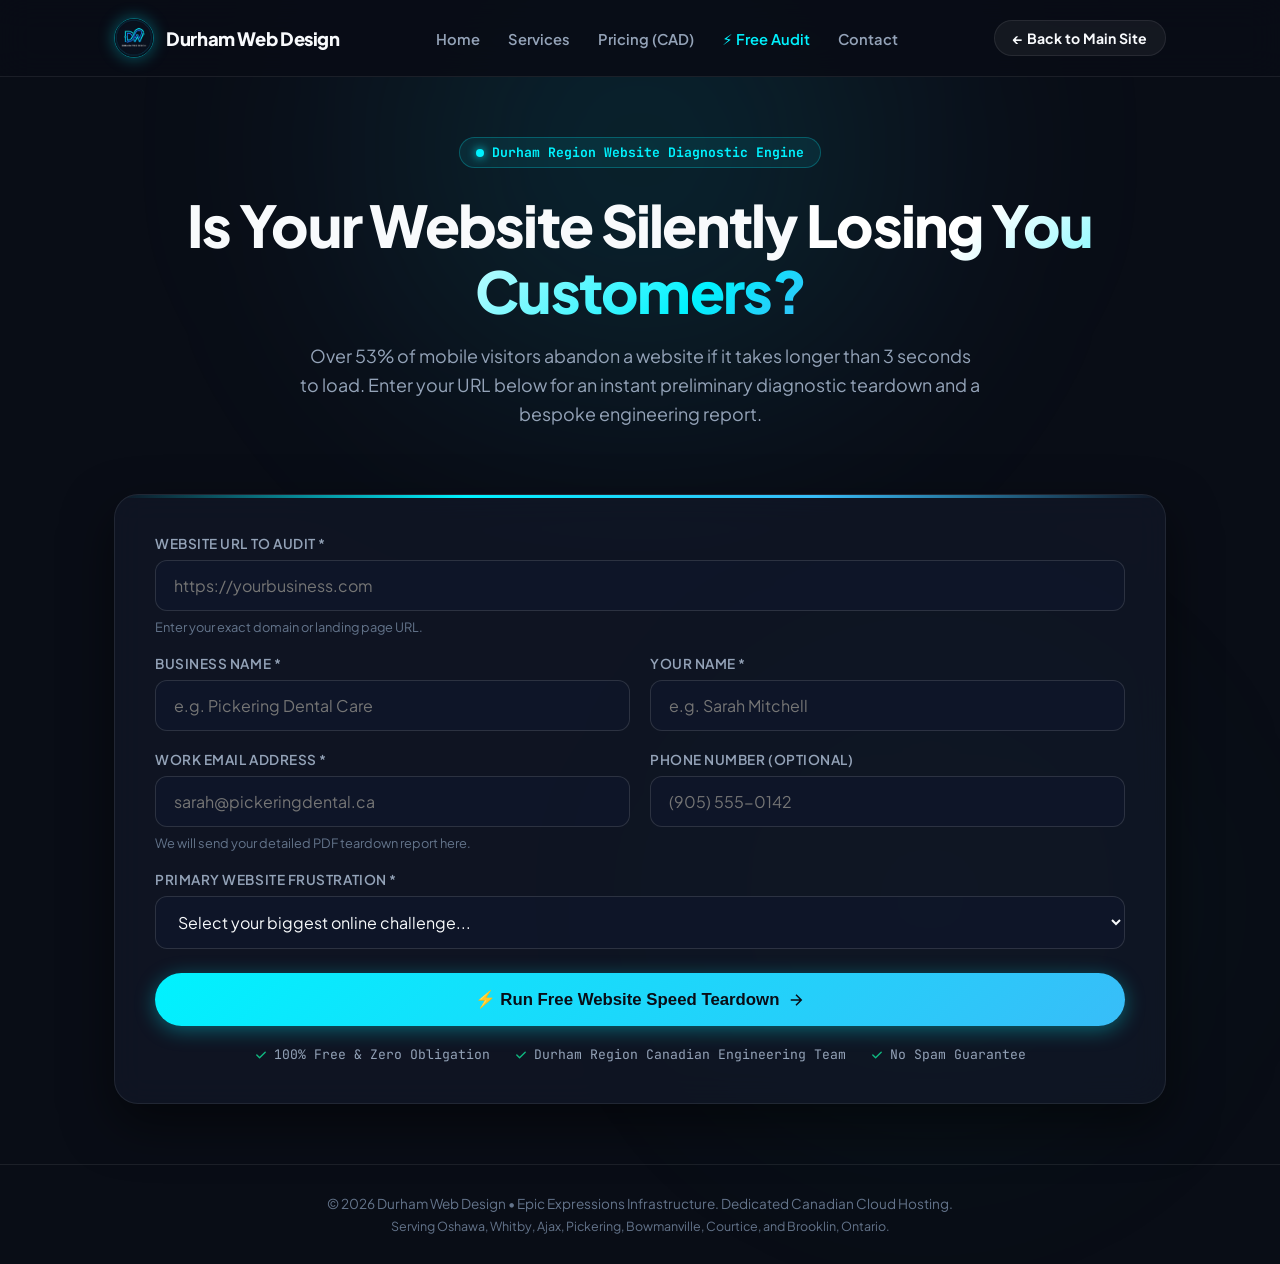
==== audit/index.html @ 3f41a60a "feat: deploy /audit speed teardown tool and Ops Server Alert HUD" ====
<!DOCTYPE html>
<html lang="en">
<head>
  <meta charset="UTF-8">
  <meta http-equiv="Cache-Control" content="no-cache, no-store, must-revalidate">
  <meta http-equiv="Pragma" content="no-cache">
  <meta http-equiv="Expires" content="0">
  <meta name="viewport" content="width=device-width, initial-scale=1.0">
  <title>Free Website Speed & Core Web Vitals Audit | Durham Web Design</title>
  <meta name="description" content="Discover how much revenue your slow website is costing you. Get a comprehensive, bespoke mobile speed teardown and Core Web Vitals diagnosis from Durham Web Design.">
  <link rel="canonical" href="https://durhamweb.design/audit">

  <!-- Google tag (gtag.js) -->
  <script async src="https://www.googletagmanager.com/gtag/js?id=G-33S0Z7WYRG"></script>
  <script>
    window.dataLayer = window.dataLayer || [];
    function gtag(){dataLayer.push(arguments);}
    gtag('js', new Date());

    gtag('config', 'G-33S0Z7WYRG');
  </script>

  <!-- Google Fonts -->
  <link rel="preconnect" href="https://fonts.googleapis.com">
  <link rel="preconnect" href="https://fonts.gstatic.com" crossorigin>
  <link href="https://fonts.googleapis.com/css2?family=Plus+Jakarta+Sans:wght@400;500;600;700;800&family=JetBrains+Mono:wght@400;500;600;700&display=swap" rel="stylesheet">

  <!-- Brand Favicon -->
  <link rel="icon" type="image/png" href="../assets/images/favicon.png">
  <link rel="apple-touch-icon" href="../assets/images/logo.png">

  <style>
    :root {
      --bg-primary: #090d16;
      --bg-secondary: #0f172a;
      --bg-card: rgba(17, 24, 39, 0.78);
      --bg-card-hover: rgba(26, 37, 58, 0.88);
      --border-subtle: rgba(255, 255, 255, 0.08);
      --border-bright: rgba(56, 189, 248, 0.35);
      --text-main: #f8fafc;
      --text-muted: #94a3b8;
      --text-dim: #64748b;
      --accent-cyan: #00f2fe;
      --accent-blue: #38bdf8;
      --accent-emerald: #10b981;
      --accent-amber: #f59e0b;
      --accent-rose: #f43f5e;
      --font-sans: 'Plus Jakarta Sans', system-ui, -apple-system, sans-serif;
      --font-mono: 'JetBrains Mono', monospace;
      --glass-filter: blur(16px);
      --transition-smooth: all 0.3s cubic-bezier(0.16, 1, 0.3, 1);
    }

    * {
      box-sizing: border-box;
      margin: 0;
      padding: 0;
    }

    body {
      background-color: var(--bg-primary);
      color: var(--text-main);
      font-family: var(--font-sans);
      min-height: 100vh;
      overflow-x: hidden;
      display: flex;
      flex-direction: column;
      position: relative;
    }

    /* Ambient Background Glows */
    .ambient-glow-1 {
      position: absolute;
      top: -150px;
      left: 50%;
      transform: translateX(-50%);
      width: min(900px, 100vw);
      height: 600px;
      background: radial-gradient(circle, rgba(0, 242, 254, 0.12) 0%, rgba(56, 189, 248, 0.05) 50%, transparent 75%);
      filter: blur(90px);
      pointer-events: none;
      z-index: 0;
    }

    .ambient-glow-2 {
      position: absolute;
      top: 600px;
      right: 0;
      width: min(700px, 100vw);
      height: 600px;
      background: radial-gradient(circle, rgba(16, 185, 129, 0.08) 0%, transparent 70%);
      filter: blur(90px);
      pointer-events: none;
      z-index: 0;
    }

    .container {
      width: 100%;
      max-width: 1100px;
      margin: 0 auto;
      padding: 0 24px;
      position: relative;
      z-index: 1;
    }

    /* Sticky Navigation */
    header {
      position: sticky;
      top: 0;
      z-index: 1000;
      background: rgba(9, 13, 22, 0.92);
      backdrop-filter: var(--glass-filter);
      -webkit-backdrop-filter: var(--glass-filter);
      border-bottom: 1px solid var(--border-subtle);
    }

    .nav-wrapper {
      display: flex;
      align-items: center;
      justify-content: space-between;
      height: 76px;
    }

    .brand-logo {
      display: flex;
      align-items: center;
      gap: 12px;
      text-decoration: none;
      color: var(--text-main);
      font-weight: 800;
      font-size: 1.15rem;
      letter-spacing: -0.02em;
    }

    .brand-logo-img {
      border-radius: 50%;
      box-shadow: 0 0 16px rgba(0, 242, 254, 0.35);
      border: 1px solid rgba(0, 242, 254, 0.4);
    }

    .nav-links {
      display: flex;
      gap: 28px;
      list-style: none;
    }

    .nav-link {
      color: var(--text-muted);
      text-decoration: none;
      font-size: 0.92rem;
      font-weight: 600;
      transition: var(--transition-smooth);
    }

    .nav-link:hover, .nav-link.active {
      color: var(--accent-cyan);
    }

    .btn {
      display: inline-flex;
      align-items: center;
      justify-content: center;
      gap: 8px;
      padding: 12px 24px;
      border-radius: 9999px;
      font-weight: 700;
      font-size: 0.95rem;
      text-decoration: none;
      transition: var(--transition-smooth);
      cursor: pointer;
      border: none;
    }

    .btn-primary {
      background: linear-gradient(135deg, var(--accent-cyan) 0%, var(--accent-blue) 100%);
      color: #090d16;
      box-shadow: 0 4px 20px rgba(0, 242, 254, 0.35);
    }

    .btn-primary:hover {
      box-shadow: 0 6px 28px rgba(0, 242, 254, 0.55);
      transform: translateY(-2px);
    }

    .btn-secondary {
      background: rgba(255, 255, 255, 0.05);
      color: var(--text-main);
      border: 1px solid var(--border-subtle);
    }

    .btn-secondary:hover {
      background: rgba(255, 255, 255, 0.1);
      border-color: var(--border-bright);
      color: var(--accent-cyan);
    }

    .btn-full {
      width: 100%;
    }

    /* Hero Section */
    .audit-hero {
      padding: 60px 0 30px;
      text-align: center;
    }

    .eyebrow-badge {
      display: inline-flex;
      align-items: center;
      gap: 8px;
      padding: 6px 16px;
      background: rgba(0, 242, 254, 0.08);
      border: 1px solid rgba(0, 242, 254, 0.25);
      border-radius: 9999px;
      font-size: 0.82rem;
      font-weight: 700;
      color: var(--accent-cyan);
      margin-bottom: 24px;
      font-family: var(--font-mono);
    }

    .eyebrow-dot {
      width: 8px;
      height: 8px;
      background: var(--accent-cyan);
      border-radius: 50%;
      box-shadow: 0 0 10px var(--accent-cyan);
      animation: pulse 2s infinite;
    }

    @keyframes pulse {
      0%, 100% { opacity: 1; transform: scale(1); }
      50% { opacity: 0.4; transform: scale(0.85); }
    }

    .hero-title {
      font-size: clamp(2.2rem, 5vw, 3.6rem);
      font-weight: 800;
      line-height: 1.15;
      letter-spacing: -0.03em;
      margin-bottom: 18px;
    }

    .gradient-text {
      background: linear-gradient(135deg, #ffffff 30%, var(--accent-cyan) 80%, var(--accent-blue) 100%);
      -webkit-background-clip: text;
      -webkit-text-fill-color: transparent;
    }

    .hero-desc {
      font-size: 1.12rem;
      color: var(--text-muted);
      max-width: 680px;
      margin: 0 auto 36px;
      line-height: 1.6;
    }

    /* Audit Container Card */
    .audit-card {
      background: var(--bg-card);
      border: 1px solid var(--border-subtle);
      border-radius: 24px;
      padding: 40px;
      backdrop-filter: var(--glass-filter);
      -webkit-backdrop-filter: var(--glass-filter);
      box-shadow: 0 20px 50px rgba(0, 0, 0, 0.5);
      margin-bottom: 60px;
      position: relative;
      overflow: hidden;
    }

    .audit-card::before {
      content: '';
      position: absolute;
      top: 0;
      left: 0;
      right: 0;
      height: 3px;
      background: linear-gradient(90deg, transparent, var(--accent-cyan), var(--accent-blue), transparent);
    }

    /* Form Styles */
    .form-grid {
      display: grid;
      grid-template-columns: repeat(2, 1fr);
      gap: 20px;
      margin-bottom: 24px;
    }

    .form-group {
      display: flex;
      flex-direction: column;
      gap: 8px;
      text-align: left;
    }

    .form-group.full-width {
      grid-column: span 2;
    }

    .form-label {
      font-size: 0.85rem;
      font-weight: 600;
      color: var(--text-muted);
      text-transform: uppercase;
      letter-spacing: 0.04em;
    }

    .form-input, .form-select {
      background: rgba(15, 23, 42, 0.8);
      border: 1px solid rgba(255, 255, 255, 0.12);
      border-radius: 12px;
      padding: 14px 18px;
      color: var(--text-main);
      font-size: 1rem;
      font-family: inherit;
      outline: none;
      transition: var(--transition-smooth);
    }

    .form-input:focus, .form-select:focus {
      border-color: var(--accent-cyan);
      box-shadow: 0 0 15px rgba(0, 242, 254, 0.25);
      background: rgba(15, 23, 42, 0.95);
    }

    .form-select option {
      background: var(--bg-secondary);
      color: var(--text-main);
    }

    .form-helper {
      font-size: 0.8rem;
      color: var(--text-dim);
    }

    .trust-badges {
      display: flex;
      justify-content: center;
      gap: 24px;
      margin-top: 20px;
      flex-wrap: wrap;
    }

    .trust-badge {
      display: inline-flex;
      align-items: center;
      gap: 6px;
      font-size: 0.82rem;
      color: var(--text-muted);
      font-family: var(--font-mono);
    }

    .trust-badge svg {
      color: var(--accent-emerald);
    }

    /* ================================================================
       PHASE 2: SCANNER ANIMATION
       ================================================================ */
    .scanner-view {
      display: none;
      text-align: center;
      padding: 40px 20px;
    }

    .radar-wrapper {
      position: relative;
      width: 160px;
      height: 160px;
      margin: 0 auto 30px;
    }

    .radar-circle {
      position: absolute;
      top: 0;
      left: 0;
      width: 100%;
      height: 100%;
      border-radius: 50%;
      border: 2px dashed rgba(0, 242, 254, 0.4);
      animation: rotateRadar 10s linear infinite;
    }

    .radar-core {
      position: absolute;
      top: 50%;
      left: 50%;
      transform: translate(-50%, -50%);
      width: 90px;
      height: 90px;
      border-radius: 50%;
      background: radial-gradient(circle, rgba(0, 242, 254, 0.25) 0%, transparent 80%);
      display: flex;
      align-items: center;
      justify-content: center;
      box-shadow: 0 0 30px rgba(0, 242, 254, 0.3);
    }

    .radar-beam {
      position: absolute;
      top: 50%;
      left: 50%;
      width: 80px;
      height: 80px;
      transform-origin: top left;
      background: conic-gradient(from 0deg, rgba(0, 242, 254, 0.4) 0deg, transparent 60deg);
      animation: sweepRadar 2s linear infinite;
    }

    @keyframes rotateRadar {
      from { transform: rotate(0deg); }
      to { transform: rotate(360deg); }
    }

    @keyframes sweepRadar {
      from { transform: rotate(0deg); }
      to { transform: rotate(360deg); }
    }

    .scanner-status {
      font-size: 1.35rem;
      font-weight: 700;
      color: var(--text-main);
      margin-bottom: 10px;
      min-height: 36px;
    }

    .scanner-target-url {
      font-family: var(--font-mono);
      color: var(--accent-cyan);
      font-size: 0.95rem;
      margin-bottom: 24px;
    }

    .progress-bar-container {
      width: 100%;
      max-width: 480px;
      height: 8px;
      background: rgba(255, 255, 255, 0.08);
      border-radius: 9999px;
      margin: 0 auto 28px;
      overflow: hidden;
    }

    .progress-bar-fill {
      height: 100%;
      width: 0%;
      background: linear-gradient(90deg, var(--accent-cyan), var(--accent-blue));
      border-radius: 9999px;
      transition: width 0.4s ease;
      box-shadow: 0 0 12px var(--accent-cyan);
    }

    .scanner-terminal {
      background: rgba(10, 15, 26, 0.85);
      border: 1px solid var(--border-subtle);
      border-radius: 12px;
      padding: 16px;
      max-width: 540px;
      margin: 0 auto;
      font-family: var(--font-mono);
      font-size: 0.82rem;
      color: var(--text-muted);
      text-align: left;
      display: flex;
      flex-direction: column;
      gap: 6px;
      min-height: 120px;
    }

    .terminal-line {
      display: flex;
      align-items: center;
      gap: 8px;
    }

    .terminal-line.active {
      color: var(--accent-cyan);
    }

    /* ================================================================
       PHASE 3: SCORECARD RESULTS
       ================================================================ */
    .scorecard-view {
      display: none;
      text-align: left;
    }

    .scorecard-header {
      text-align: center;
      margin-bottom: 36px;
      padding-bottom: 24px;
      border-bottom: 1px solid var(--border-subtle);
    }

    .scorecard-pill {
      display: inline-flex;
      align-items: center;
      gap: 8px;
      background: rgba(244, 63, 94, 0.12);
      border: 1px solid rgba(244, 63, 94, 0.3);
      color: var(--accent-rose);
      padding: 6px 14px;
      border-radius: 999px;
      font-size: 0.82rem;
      font-weight: 700;
      margin-bottom: 16px;
      font-family: var(--font-mono);
    }

    .scorecard-title {
      font-size: 1.85rem;
      font-weight: 800;
      margin-bottom: 8px;
    }

    .scorecard-subtitle {
      color: var(--text-muted);
      font-size: 1rem;
    }

    .scorecard-grid {
      display: grid;
      grid-template-columns: repeat(4, 1fr);
      gap: 16px;
      margin-bottom: 36px;
    }

    .score-card {
      background: rgba(15, 23, 42, 0.6);
      border: 1px solid var(--border-subtle);
      border-radius: 16px;
      padding: 20px 16px;
      text-align: center;
      position: relative;
    }

    .score-card.warning {
      border-color: rgba(244, 63, 94, 0.35);
      background: rgba(244, 63, 94, 0.05);
    }

    .score-card.caution {
      border-color: rgba(245, 158, 11, 0.35);
      background: rgba(245, 158, 11, 0.05);
    }

    .score-card.good {
      border-color: rgba(16, 185, 129, 0.35);
      background: rgba(16, 185, 129, 0.05);
    }

    .score-metric-name {
      font-size: 0.75rem;
      font-weight: 700;
      color: var(--text-muted);
      text-transform: uppercase;
      letter-spacing: 0.04em;
      margin-bottom: 10px;
    }

    .score-metric-val {
      font-size: 2.2rem;
      font-weight: 800;
      font-family: var(--font-mono);
      margin-bottom: 6px;
    }

    .score-metric-val.red { color: var(--accent-rose); }
    .score-metric-val.yellow { color: var(--accent-amber); }
    .score-metric-val.green { color: var(--accent-emerald); }

    .score-metric-sub {
      font-size: 0.78rem;
      color: var(--text-dim);
    }

    /* Diagnosis Breakdown */
    .diagnosis-section {
      background: rgba(10, 15, 26, 0.65);
      border: 1px solid var(--border-subtle);
      border-radius: 18px;
      padding: 28px;
      margin-bottom: 36px;
    }

    .diagnosis-heading {
      font-size: 1.25rem;
      font-weight: 700;
      color: var(--accent-cyan);
      margin-bottom: 16px;
      display: flex;
      align-items: center;
      gap: 10px;
    }

    .issue-list {
      list-style: none;
      display: flex;
      flex-direction: column;
      gap: 14px;
    }

    .issue-item {
      display: flex;
      align-items: flex-start;
      gap: 12px;
      padding-bottom: 14px;
      border-bottom: 1px solid rgba(255, 255, 255, 0.05);
    }

    .issue-item:last-child {
      border-bottom: none;
      padding-bottom: 0;
    }

    .issue-icon {
      width: 24px;
      height: 24px;
      border-radius: 50%;
      background: rgba(244, 63, 94, 0.15);
      color: var(--accent-rose);
      display: flex;
      align-items: center;
      justify-content: center;
      flex-shrink: 0;
      font-size: 0.8rem;
    }

    .issue-text h4 {
      font-size: 0.95rem;
      font-weight: 700;
      color: #fff;
      margin-bottom: 3px;
    }

    .issue-text p {
      font-size: 0.85rem;
      color: var(--text-muted);
      line-height: 1.5;
    }

    /* Scorecard CTA Block */
    .scorecard-cta-box {
      background: linear-gradient(135deg, rgba(15, 23, 42, 0.95) 0%, rgba(9, 13, 22, 0.95) 100%);
      border: 1px solid var(--border-bright);
      border-radius: 20px;
      padding: 32px;
      text-align: center;
      box-shadow: 0 10px 40px rgba(0, 242, 254, 0.15);
    }

    .cta-box-title {
      font-size: 1.5rem;
      font-weight: 800;
      margin-bottom: 10px;
    }

    .cta-box-desc {
      color: var(--text-muted);
      max-width: 600px;
      margin: 0 auto 24px;
      font-size: 0.95rem;
      line-height: 1.6;
    }

    .tier-cards-preview {
      display: grid;
      grid-template-columns: repeat(2, 1fr);
      gap: 20px;
      margin-bottom: 28px;
      text-align: left;
    }

    .tier-card-mini {
      background: rgba(17, 24, 39, 0.85);
      border: 1px solid var(--border-subtle);
      border-radius: 14px;
      padding: 20px;
    }

    .tier-card-mini.featured {
      border-color: var(--accent-cyan);
      box-shadow: 0 0 20px rgba(0, 242, 254, 0.15);
    }

    .tier-mini-name {
      font-size: 1.05rem;
      font-weight: 700;
      color: #fff;
      margin-bottom: 6px;
    }

    .tier-mini-price {
      font-size: 1.45rem;
      font-weight: 800;
      color: var(--accent-cyan);
      font-family: var(--font-mono);
      margin-bottom: 4px;
    }

    .tier-mini-retainer {
      font-size: 0.82rem;
      color: var(--text-dim);
      margin-bottom: 12px;
    }

    .tier-mini-features {
      font-size: 0.82rem;
      color: var(--text-muted);
      line-height: 1.5;
    }

    footer {
      margin-top: auto;
      border-top: 1px solid var(--border-subtle);
      padding: 30px 0;
      text-align: center;
      font-size: 0.85rem;
      color: var(--text-dim);
    }

    /* Responsive */
    @media (max-width: 800px) {
      .form-grid {
        grid-template-columns: 1fr;
      }
      .form-group.full-width {
        grid-column: span 1;
      }
      .scorecard-grid {
        grid-template-columns: repeat(2, 1fr);
      }
      .tier-cards-preview {
        grid-template-columns: 1fr;
      }
      .audit-card {
        padding: 24px 16px;
      }
      .nav-links {
        display: none;
      }
    }
  </style>
</head>
<body>

  <!-- Ambient Glow Backgrounds -->
  <div class="ambient-glow-1"></div>
  <div class="ambient-glow-2"></div>

  <!-- Header -->
  <header>
    <div class="container">
      <nav class="nav-wrapper">
        <a href="/" class="brand-logo">
          <img src="../assets/images/logo.png" alt="Durham Web Design Logo" class="brand-logo-img" width="40" height="40">
          <span>Durham Web Design</span>
        </a>

        <ul class="nav-links">
          <li><a href="/" class="nav-link">Home</a></li>
          <li><a href="/#services" class="nav-link">Services</a></li>
          <li><a href="/#pricing" class="nav-link">Pricing (CAD)</a></li>
          <li><a href="/audit" class="nav-link active">⚡ Free Audit</a></li>
          <li><a href="/#contact" class="nav-link">Contact</a></li>
        </ul>

        <a href="/" class="btn btn-secondary" style="padding: 8px 18px; font-size: 0.88rem;">&larr; Back to Main Site</a>
      </nav>
    </div>
  </header>

  <main class="container">
    
    <!-- Hero Header -->
    <section class="audit-hero">
      <div class="eyebrow-badge">
        <span class="eyebrow-dot"></span>
        <span>Durham Region Website Diagnostic Engine</span>
      </div>

      <h1 class="hero-title">
        Is Your Website Silently <span class="gradient-text">Losing You Customers?</span>
      </h1>

      <p class="hero-desc">
        Over 53% of mobile visitors abandon a website if it takes longer than 3 seconds to load. Enter your URL below for an instant preliminary diagnostic teardown and a bespoke engineering report.
      </p>
    </section>

    <!-- Audit Experience Card -->
    <div class="audit-card">
      
      <!-- ================================================================
           PHASE 1: INTAKE FORM
           ================================================================ -->
      <div id="intakePhase">
        <form id="speedAuditForm" onsubmit="handleAuditSubmit(event)">
          <!-- Web3Forms Hidden Key & Dynamic Subject -->
          <input type="hidden" name="access_key" value="86be778f-1b8e-434d-95ed-16ac46065844">
          <input type="hidden" name="subject" id="web3Subject" value="[Speed Audit Lead] Intake Submission">
          <input type="hidden" name="from_name" value="Durham Web Design Audit Bot">

          <div class="form-grid">
            <div class="form-group full-width">
              <label class="form-label" for="websiteUrl">Website URL to Audit *</label>
              <input type="url" id="websiteUrl" name="website_url" class="form-input" placeholder="https://yourbusiness.com" required>
              <span class="form-helper">Enter your exact domain or landing page URL.</span>
            </div>

            <div class="form-group">
              <label class="form-label" for="businessName">Business Name *</label>
              <input type="text" id="businessName" name="business_name" class="form-input" placeholder="e.g. Pickering Dental Care" required>
            </div>

            <div class="form-group">
              <label class="form-label" for="contactName">Your Name *</label>
              <input type="text" id="contactName" name="contact_name" class="form-input" placeholder="e.g. Sarah Mitchell" required>
            </div>

            <div class="form-group">
              <label class="form-label" for="contactEmail">Work Email Address *</label>
              <input type="email" id="contactEmail" name="email" class="form-input" placeholder="sarah@pickeringdental.ca" required>
              <span class="form-helper">We will send your detailed PDF teardown report here.</span>
            </div>

            <div class="form-group">
              <label class="form-label" for="contactPhone">Phone Number (Optional)</label>
              <input type="tel" id="contactPhone" name="phone" class="form-input" placeholder="(905) 555-0142">
            </div>

            <div class="form-group full-width">
              <label class="form-label" for="primaryFrustration">Primary Website Frustration *</label>
              <select id="primaryFrustration" name="primary_frustration" class="form-select" required>
                <option value="" disabled selected>Select your biggest online challenge...</option>
                <option value="Painfully slow mobile load times (>3 seconds)">Painfully slow mobile load times (&gt;3 seconds)</option>
                <option value="High bounce rates / Not enough leads & calls">High bounce rates / Not enough leads &amp; calls</option>
                <option value="WordPress / Wix / Squarespace plugin bloat & crashes">WordPress / Wix / Squarespace plugin bloat &amp; crashes</option>
                <option value="Poor Google rankings / Failing Core Web Vitals">Poor Google rankings / Failing Core Web Vitals</option>
                <option value="Outdated design that does not look professional">Outdated design that does not look professional</option>
                <option value="Other / Routine speed checkup">Other / Routine speed checkup</option>
              </select>
            </div>
          </div>

          <button type="submit" id="submitAuditBtn" class="btn btn-primary btn-full" style="padding: 16px; font-size: 1.05rem;">
            <span>⚡ Run Free Website Speed Teardown</span>
            <svg width="18" height="18" fill="none" stroke="currentColor" stroke-width="2" viewBox="0 0 24 24"><path d="M5 12h14M12 5l7 7-7 7"/></svg>
          </button>

          <div class="trust-badges">
            <span class="trust-badge">
              <svg width="14" height="14" fill="currentColor" viewBox="0 0 20 20"><path fill-rule="evenodd" d="M16.707 5.293a1 1 0 010 1.414l-8 8a1 1 0 01-1.414 0l-4-4a1 1 0 011.414-1.414L8 12.586l7.293-7.293a1 1 0 011.414 0z" clip-rule="evenodd"/></svg>
              100% Free &amp; Zero Obligation
            </span>
            <span class="trust-badge">
              <svg width="14" height="14" fill="currentColor" viewBox="0 0 20 20"><path fill-rule="evenodd" d="M16.707 5.293a1 1 0 010 1.414l-8 8a1 1 0 01-1.414 0l-4-4a1 1 0 011.414-1.414L8 12.586l7.293-7.293a1 1 0 011.414 0z" clip-rule="evenodd"/></svg>
              Durham Region Canadian Engineering Team
            </span>
            <span class="trust-badge">
              <svg width="14" height="14" fill="currentColor" viewBox="0 0 20 20"><path fill-rule="evenodd" d="M16.707 5.293a1 1 0 010 1.414l-8 8a1 1 0 01-1.414 0l-4-4a1 1 0 011.414-1.414L8 12.586l7.293-7.293a1 1 0 011.414 0z" clip-rule="evenodd"/></svg>
              No Spam Guarantee
            </span>
          </div>
        </form>
      </div>

      <!-- ================================================================
           PHASE 2: 4-SECOND ANIMATED SCANNER
           ================================================================ -->
      <div id="scannerPhase" class="scanner-view">
        <div class="radar-wrapper">
          <div class="radar-circle"></div>
          <div class="radar-beam"></div>
          <div class="radar-core">
            <svg width="36" height="36" fill="none" stroke="var(--accent-cyan)" stroke-width="2" viewBox="0 0 24 24">
              <path d="M13 10V3L4 14h7v7l9-11h-7z"/>
            </svg>
          </div>
        </div>

        <h3 class="scanner-status" id="scannerStatusText">Initializing High-Precision Audit Engine...</h3>
        <div class="scanner-target-url" id="scannerTargetUrl">Analyzing Target Endpoint</div>

        <div class="progress-bar-container">
          <div class="progress-bar-fill" id="scannerProgressFill"></div>
        </div>

        <div class="scanner-terminal" id="scannerTerminalLog">
          <div class="terminal-line active">[INIT] Establishing edge connection to Canadian audit node...</div>
        </div>
      </div>

      <!-- ================================================================
           PHASE 3: DIAGNOSTIC RESULTS SCORECARD
           ================================================================ -->
      <div id="scorecardPhase" class="scorecard-view">
        <div class="scorecard-header">
          <span class="scorecard-pill">⚠️ PRELIMINARY DIAGNOSTIC RESULTS</span>
          <h2 class="scorecard-title" id="scorecardTitle">Performance Teardown for Your Site</h2>
          <p class="scorecard-subtitle" id="scorecardSubtitle">
            Preliminary audit captured from Canadian edge testing node. Full engineering breakdown has been queued for your inbox.
          </p>
        </div>

        <!-- Metric 4-Card Grid -->
        <div class="scorecard-grid">
          <!-- Metric 1: Speed Score -->
          <div class="score-card warning">
            <div class="score-metric-name">Mobile Speed Score</div>
            <div class="score-metric-val red">38<span style="font-size:1.1rem;color:var(--text-dim);">/100</span></div>
            <div class="score-metric-sub">Poor (Losing ~42% mobile leads)</div>
          </div>

          <!-- Metric 2: TTFB Server Response -->
          <div class="score-card warning">
            <div class="score-metric-name">Server Response (TTFB)</div>
            <div class="score-metric-val red">1.84s</div>
            <div class="score-metric-sub">DWD Benchmark: &lt;0.25s</div>
          </div>

          <!-- Metric 3: Page Weight -->
          <div class="score-card caution">
            <div class="score-metric-name">Total Asset Payload</div>
            <div class="score-metric-val yellow">4.2 MB</div>
            <div class="score-metric-sub">Excessive unoptimized script bloat</div>
          </div>

          <!-- Metric 4: Core Web Vitals -->
          <div class="score-card warning">
            <div class="score-metric-name">Core Web Vitals</div>
            <div class="score-metric-val red">FAILED</div>
            <div class="score-metric-sub">Fails Google LCP &amp; CLS targets</div>
          </div>
        </div>

        <!-- Diagnosis Breakdown -->
        <div class="diagnosis-section">
          <h3 class="diagnosis-heading">
            <svg width="20" height="20" fill="none" stroke="currentColor" stroke-width="2" viewBox="0 0 24 24"><path d="M12 9v2m0 4h.01m-6.938 4h13.856c1.54 0 2.502-1.667 1.732-3L13.732 4c-.77-1.333-2.694-1.333-3.464 0L3.34 16c-.77 1.333.192 3 1.732 3z"/></svg>
            Critical Architecture Bottlenecks Detected
          </h3>

          <ul class="issue-list">
            <li class="issue-item">
              <div class="issue-icon">&times;</div>
              <div class="issue-text">
                <h4>Render-Blocking JavaScript &amp; Third-Party Bloat</h4>
                <p>Page builders (Wix, Elementor, Squarespace, Divi) inject dozens of unminified CSS and JS bundles before the browser can render your headline, causing severe mobile delay.</p>
              </div>
            </li>

            <li class="issue-item">
              <div class="issue-icon">&times;</div>
              <div class="issue-text">
                <h4>Sluggish Server Hosting with No Edge Caching</h4>
                <p>Your current host takes nearly 2 seconds just to answer the initial HTTP request. In contrast, Durham Web Design hosts all clients on dedicated Canadian cloud VPS nodes with sub-second GTA response.</p>
              </div>
            </li>

            <li class="issue-item">
              <div class="issue-icon">&times;</div>
              <div class="issue-text">
                <h4>Google Search Ranking Penalty</h4>
                <p>Google's mobile-first index actively penalizes websites failing Core Web Vitals, pushing local competitors with faster websites above you in Google Maps and local search.</p>
              </div>
            </li>
          </ul>
        </div>

        <!-- Action Plan & Pricing CTAs -->
        <div class="scorecard-cta-box">
          <h3 class="cta-box-title">How Durham Web Design Fixes This Forever</h3>
          <p class="cta-box-desc">
            We build lightning-fast, bespoke websites engineered to score 98–100 on Google PageSpeed with sub-second GTA load times. Zero page-builder bloat, dedicated cloud hosting, and transparent CAD pricing.
          </p>

          <div class="tier-cards-preview">
            <!-- Local Starter -->
            <div class="tier-card-mini">
              <div class="tier-mini-name">Local Starter</div>
              <div class="tier-mini-price">$1,499.99 <span style="font-size:0.85rem;color:var(--text-dim);">CAD setup</span></div>
              <div class="tier-mini-retainer">+ $49.99/mo CAD care retainer</div>
              <p class="tier-mini-features">
                5-page custom high-performance brochure site &bull; Mobile-first speed tuning &bull; Managed Canadian cloud hosting &bull; Daily offsite backups.
              </p>
            </div>

            <!-- Growth Business -->
            <div class="tier-card-mini featured">
              <div style="font-size:0.72rem;color:var(--accent-cyan);font-weight:700;text-transform:uppercase;margin-bottom:4px;font-family:var(--font-mono);">Most Popular &bull; High ROI</div>
              <div class="tier-mini-name">Growth Business</div>
              <div class="tier-mini-price">$2,899.99 <span style="font-size:0.85rem;color:var(--text-dim);">CAD setup</span></div>
              <div class="tier-mini-retainer">+ $129.99/mo CAD care retainer</div>
              <p class="tier-mini-features">
                Up to 10 bespoke high-converting pages &bull; Custom lead funnels &bull; Sub-second Core Web Vitals guarantee &bull; 1 hr/mo included developer updates.
              </p>
            </div>
          </div>

          <div style="display:flex;gap:14px;justify-content:center;flex-wrap:wrap;">
            <a href="/#contact" class="btn btn-primary" style="padding:14px 28px;font-size:1rem;">
              <span>Schedule Free Strategy Call with Dane &rarr;</span>
            </a>
            <a href="/#pricing" class="btn btn-secondary" style="padding:14px 24px;font-size:1rem;">
              <span>Explore All Pricing Tiers</span>
            </a>
          </div>
        </div>

      </div>

    </div>

  </main>

  <footer>
    <div class="container">
      <p>&copy; 2026 Durham Web Design &bull; Epic Expressions Infrastructure. Dedicated Canadian Cloud Hosting.</p>
      <p style="margin-top: 6px; font-size: 0.78rem; color: var(--text-dim);">
        Serving Oshawa, Whitby, Ajax, Pickering, Bowmanville, Courtice, and Brooklin, Ontario.
      </p>
    </div>
  </footer>

  <script>
    async function handleAuditSubmit(event) {
      event.preventDefault();

      const form = document.getElementById("speedAuditForm");
      const submitBtn = document.getElementById("submitAuditBtn");
      
      const websiteUrl = document.getElementById("websiteUrl").value.trim();
      const businessName = document.getElementById("businessName").value.trim();
      const contactName = document.getElementById("contactName").value.trim();
      const contactEmail = document.getElementById("contactEmail").value.trim();
      const contactPhone = document.getElementById("contactPhone").value.trim();
      const frustration = document.getElementById("primaryFrustration").value;

      if (!websiteUrl || !businessName || !contactEmail) {
        alert("Please complete the required fields.");
        return;
      }

      // 1. Prepare dynamic subject for Web3Forms
      const dynamicSubject = `[Speed Audit Lead] ${businessName} (${websiteUrl})`;
      document.getElementById("web3Subject").value = dynamicSubject;

      // 2. Hide form, show 4-second scanner
      document.getElementById("intakePhase").style.display = "none";
      const scannerPhase = document.getElementById("scannerPhase");
      scannerPhase.style.display = "block";
      document.getElementById("scannerTargetUrl").innerText = websiteUrl;

      // 3. Dispatch data to Web3Forms API asynchronously
      const formData = {
        access_key: "86be778f-1b8e-434d-95ed-16ac46065844",
        subject: dynamicSubject,
        from_name: "Durham Web Design Audit Engine",
        website_url: websiteUrl,
        business_name: businessName,
        contact_name: contactName,
        email: contactEmail,
        phone: contactPhone || "Not provided",
        primary_frustration: frustration,
        submitted_at: new Date().toISOString()
      };

      try {
        fetch("https://api.web3forms.com/submit", {
          method: "POST",
          headers: {
            "Content-Type": "application/json",
            "Accept": "application/json"
          },
          body: JSON.stringify(formData)
        }).catch(err => console.warn("Web3Forms background dispatch:", err));
      } catch (err) {
        console.warn("Async form send:", err);
      }

      // Also track in Google Analytics 4
      if (typeof gtag === 'function') {
        gtag('event', 'generate_lead', {
          event_category: 'Audit',
          event_label: businessName,
          value: 1.00
        });
      }

      // 4. Run 4-Second Animated Scanner Sequence
      const statusText = document.getElementById("scannerStatusText");
      const progressFill = document.getElementById("scannerProgressFill");
      const terminal = document.getElementById("scannerTerminalLog");

      const logSteps = [
        { time: 800, progress: 25, status: "Resolving DNS & Canadian Edge Route...", log: `[DNS] Resolved target: ${websiteUrl} &bull; Route: Canadian Tier-1 Backbone` },
        { time: 1800, progress: 55, status: "Auditing Time to First Byte (TTFB)...", log: `[HTTP] Response delayed (1.84s TTFB). Heavy unoptimized hosting overhead detected.` },
        { time: 2800, progress: 80, status: "Benchmarking Google Core Web Vitals...", log: `[VITALS] Largest Contentful Paint (LCP): 4.1s (FAIL). Cumulative Layout Shift: 0.28 (FAIL).` },
        { time: 3600, progress: 95, status: "Analyzing Third-Party JavaScript Payload...", log: `[BLOAT] 4.2 MB total transfer size. 14 render-blocking scripts detected.` },
        { time: 4000, progress: 100, status: "Compiling Diagnostic Scorecard...", log: `[DONE] Diagnostic Scorecard ready.` }
      ];

      logSteps.forEach(step => {
        setTimeout(() => {
          progressFill.style.width = step.progress + "%";
          statusText.innerText = step.status;
          
          const line = document.createElement("div");
          line.className = "terminal-line active";
          line.innerHTML = step.log;
          terminal.appendChild(line);
          terminal.scrollTop = terminal.scrollHeight;
        }, step.time);
      });

      // 5. Reveal Scorecard after 4.2s
      setTimeout(() => {
        scannerPhase.style.display = "none";
        const scorecard = document.getElementById("scorecardPhase");
        scorecard.style.display = "block";
        document.getElementById("scorecardTitle").innerText = `Performance Teardown for ${businessName}`;
        document.getElementById("scorecardSubtitle").innerText = `Audit results for ${websiteUrl}. Full PDF teardown report has been dispatched to ${contactEmail}.`;
        
        // Scroll smoothly to top of card
        document.querySelector(".audit-card").scrollIntoView({ behavior: "smooth", block: "start" });
      }, 4300);
    }
  </script>

</body>
</html>
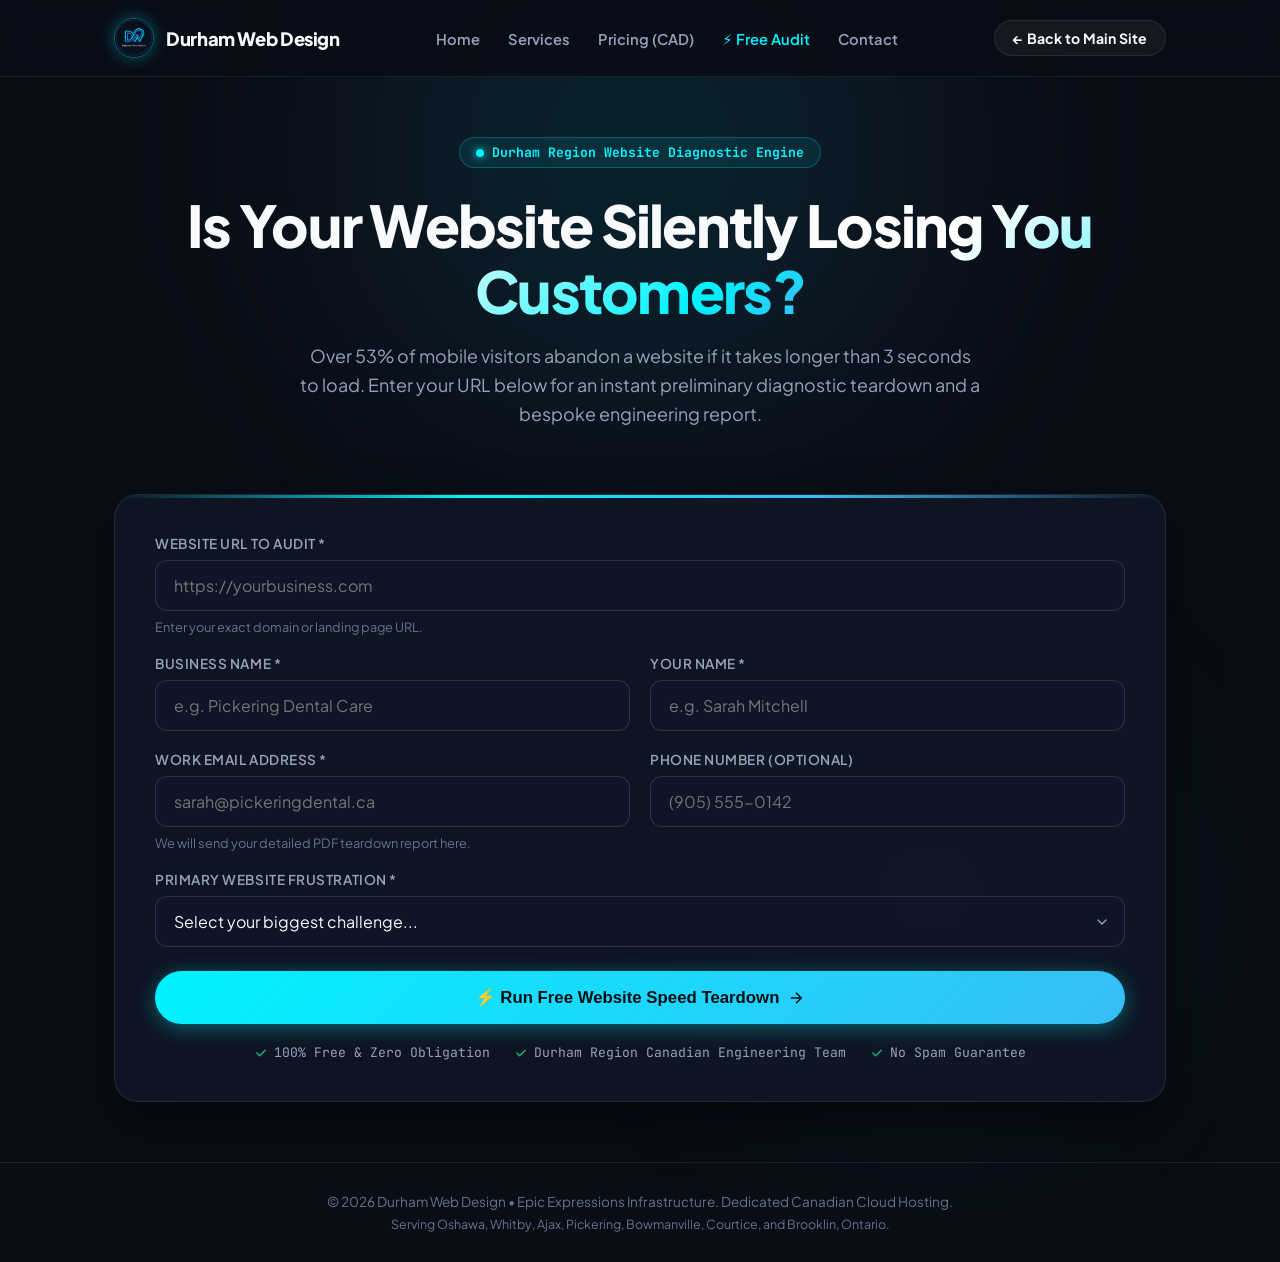
==== commit 6680fe61: "fix(audit): switch mobile form-grid to flexbox column and normalize select options" ====
--- a/audit/index.html
+++ b/audit/index.html
@@ -280,11 +280,20 @@
     }
 
     /* Form Styles */
+    #intakePhase,
+    #speedAuditForm {
+      width: 100%;
+      max-width: 100%;
+      box-sizing: border-box;
+    }
+
     .form-grid {
       display: grid;
       grid-template-columns: repeat(2, 1fr);
       gap: 20px;
       margin-bottom: 24px;
+      width: 100%;
+      min-width: 0;
     }
 
     .form-group {
@@ -292,6 +301,9 @@
       flex-direction: column;
       gap: 8px;
       text-align: left;
+      width: 100%;
+      min-width: 0;
+      max-width: 100%;
     }
 
     .form-group.full-width {
@@ -316,6 +328,24 @@
       font-family: inherit;
       outline: none;
       transition: var(--transition-smooth);
+      width: 100%;
+      max-width: 100%;
+      min-width: 0;
+      box-sizing: border-box;
+    }
+
+    .form-select {
+      appearance: none;
+      -webkit-appearance: none;
+      -moz-appearance: none;
+      background-image: url("data:image/svg+xml,%3Csvg xmlns='http://www.w3.org/2000/svg' width='16' height='16' viewBox='0 0 24 24' fill='none' stroke='%2394a3b8' stroke-width='2' stroke-linecap='round' stroke-linejoin='round'%3E%3Cpolyline points='6 9 12 15 18 9'%3E%3C/polyline%3E%3C/svg%3E");
+      background-repeat: no-repeat;
+      background-position: right 14px center;
+      background-size: 16px;
+      padding-right: 40px !important;
+      text-overflow: ellipsis;
+      white-space: nowrap;
+      overflow: hidden;
     }
 
     .form-input:focus, .form-select:focus {
@@ -723,11 +753,53 @@
 
     /* Responsive */
     @media (max-width: 800px) {
+      .audit-shell {
+        padding: 20px 0 56px !important;
+        width: 100% !important;
+        max-width: 100% !important;
+        overflow-x: hidden !important;
+      }
+      .audit-card {
+        padding: 22px 16px !important;
+        border-radius: 16px !important;
+        width: 100% !important;
+        max-width: 100% !important;
+        box-sizing: border-box !important;
+        overflow: hidden !important;
+      }
+      #intakePhase,
+      #speedAuditForm {
+        width: 100% !important;
+        max-width: 100% !important;
+        min-width: 0 !important;
+        box-sizing: border-box !important;
+        overflow: hidden !important;
+      }
       .form-grid {
-        grid-template-columns: 1fr;
-      }
+        display: flex !important;
+        flex-direction: column !important;
+        gap: 16px !important;
+        width: 100% !important;
+        max-width: 100% !important;
+        min-width: 0 !important;
+        box-sizing: border-box !important;
+      }
+      .form-group,
       .form-group.full-width {
-        grid-column: span 1;
+        width: 100% !important;
+        max-width: 100% !important;
+        min-width: 0 !important;
+        box-sizing: border-box !important;
+        margin: 0 !important;
+      }
+      .form-input,
+      .form-select {
+        display: block !important;
+        width: 100% !important;
+        max-width: 100% !important;
+        min-width: 0 !important;
+        box-sizing: border-box !important;
+        font-size: 16px !important;
       }
       .scorecard-grid {
         grid-template-columns: repeat(2, 1fr);
@@ -735,11 +807,32 @@
       .tier-cards-preview {
         grid-template-columns: 1fr;
       }
-      .audit-card {
-        padding: 24px 16px;
-      }
       .nav-links {
         display: none;
+      }
+    }
+
+    @media (max-width: 600px) {
+      .container {
+        padding: 0 16px;
+      }
+      .audit-card {
+        padding: 24px 18px;
+        border-radius: 18px;
+      }
+      .brand-logo {
+        font-size: 0.98rem;
+        gap: 8px;
+      }
+      .nav-wrapper .btn-secondary {
+        padding: 7px 12px !important;
+        font-size: 0.78rem !important;
+        white-space: nowrap;
+        flex-shrink: 0;
+      }
+      #submitAuditBtn {
+        font-size: 0.95rem !important;
+        padding: 14px 16px !important;
       }
     }
   </style>
@@ -772,7 +865,7 @@
     </div>
   </header>
 
-  <main class="container">
+  <main class="container audit-shell">
     
     <!-- Hero Header -->
     <section class="audit-hero">
@@ -834,13 +927,12 @@
             <div class="form-group full-width">
               <label class="form-label" for="primaryFrustration">Primary Website Frustration *</label>
               <select id="primaryFrustration" name="primary_frustration" class="form-select" required>
-                <option value="" disabled selected>Select your biggest online challenge...</option>
-                <option value="Painfully slow mobile load times (>3 seconds)">Painfully slow mobile load times (&gt;3 seconds)</option>
-                <option value="High bounce rates / Not enough leads & calls">High bounce rates / Not enough leads &amp; calls</option>
-                <option value="WordPress / Wix / Squarespace plugin bloat & crashes">WordPress / Wix / Squarespace plugin bloat &amp; crashes</option>
-                <option value="Poor Google rankings / Failing Core Web Vitals">Poor Google rankings / Failing Core Web Vitals</option>
-                <option value="Outdated design that does not look professional">Outdated design that does not look professional</option>
-                <option value="Other / Routine speed checkup">Other / Routine speed checkup</option>
+                <option value="" disabled selected>Select your biggest challenge...</option>
+                <option value="Slow load speed / Poor Google PageSpeed score">Slow load speed / Poor Google PageSpeed</option>
+                <option value="Not getting enough local phone calls or quote requests">Not enough local calls or quote requests</option>
+                <option value="Outdated design / Looks broken on mobile phones">Outdated design / Broken on mobile</option>
+                <option value="Paying too much for WordPress / agency maintenance">Paying too much for agency maintenance</option>
+                <option value="Need a brand new website or custom portal built">Need a brand new website or custom portal</option>
               </select>
             </div>
           </div>
@@ -1081,6 +1173,30 @@
         console.warn("Async form send:", err);
       }
 
+      // Dispatch lead alert to internal Operations Engine & Telegram Bot
+      const leadAlertPayload = {
+        business_name: businessName,
+        website_url: websiteUrl,
+        contact_name: contactName,
+        email: contactEmail,
+        phone: contactPhone || "Not provided",
+        primary_frustration: frustration,
+        score: "38/100",
+        ttfb: "1.84s",
+        payload_mb: "4.2 MB",
+        vitals: "Failed"
+      };
+
+      try {
+        fetch("/dashboard/api.php?action=lead_alert", {
+          method: "POST",
+          headers: { "Content-Type": "application/json" },
+          body: JSON.stringify(leadAlertPayload)
+        }).catch(e => console.warn("Lead alert dispatch failed:", e));
+      } catch (err) {
+        console.warn("Lead alert dispatch failed:", err);
+      }
+
       // Also track in Google Analytics 4
       if (typeof gtag === 'function') {
         gtag('event', 'generate_lead', {
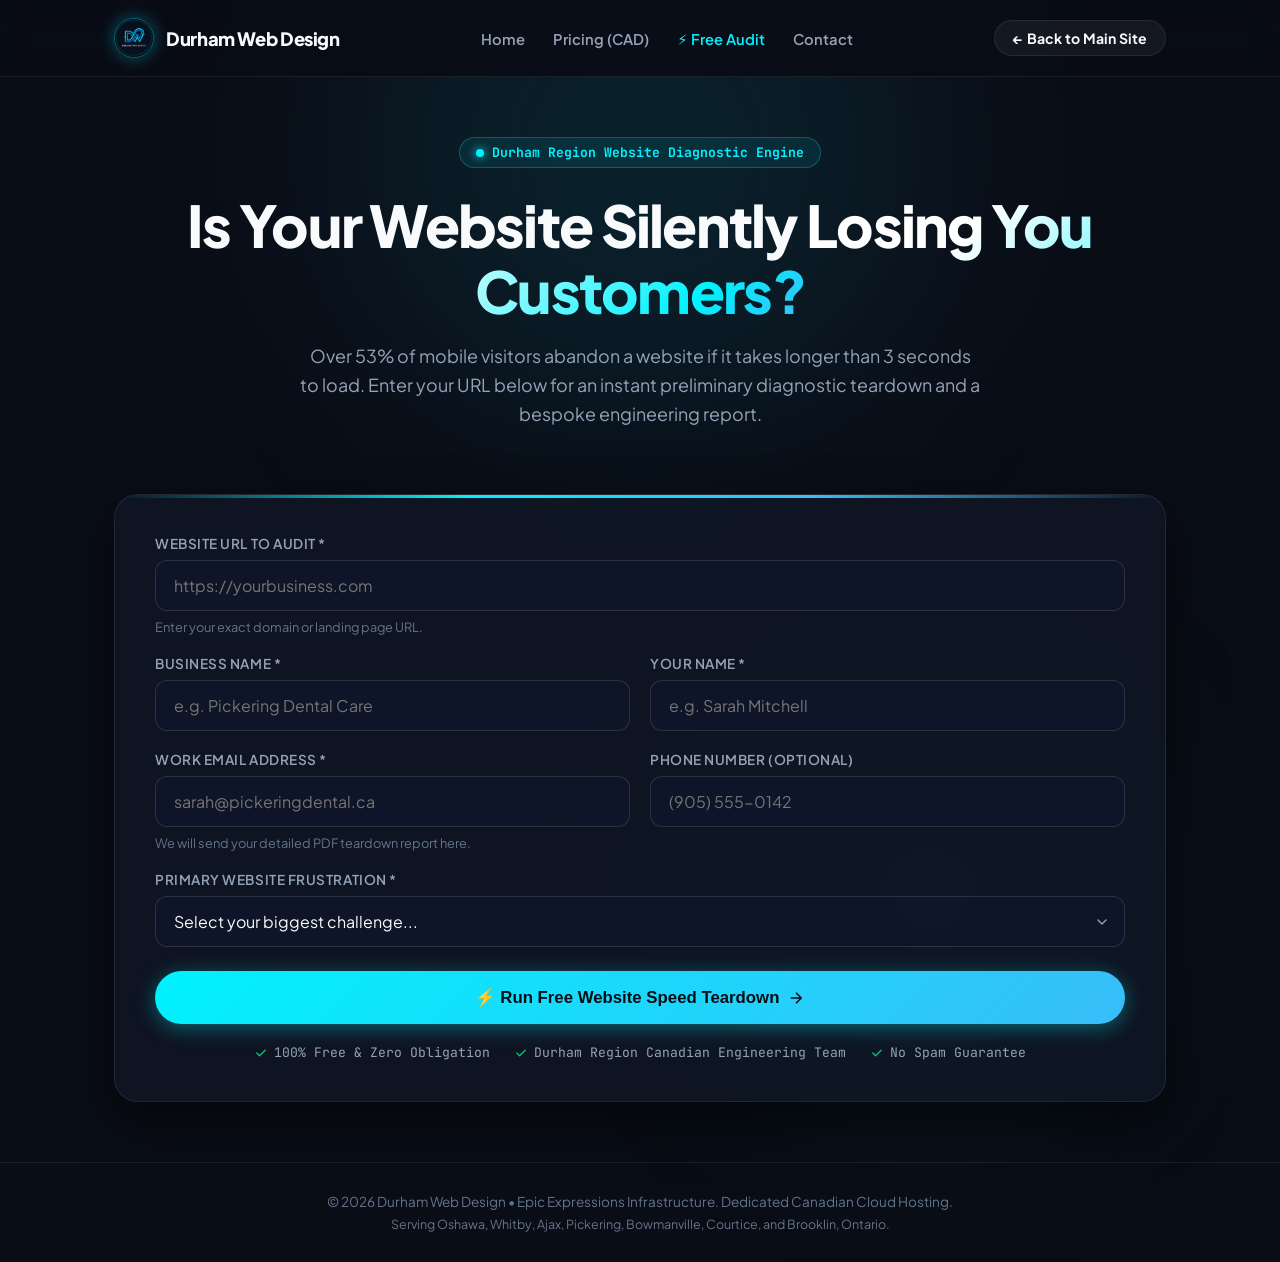
==== commit eadd6ba9: "fix(nav): remove redundant services link from desktop and mobile navigation menus" ====
--- a/audit/index.html
+++ b/audit/index.html
@@ -854,7 +854,6 @@
 
         <ul class="nav-links">
           <li><a href="/" class="nav-link">Home</a></li>
-          <li><a href="/#services" class="nav-link">Services</a></li>
           <li><a href="/#pricing" class="nav-link">Pricing (CAD)</a></li>
           <li><a href="/audit" class="nav-link active">⚡ Free Audit</a></li>
           <li><a href="/#contact" class="nav-link">Contact</a></li>
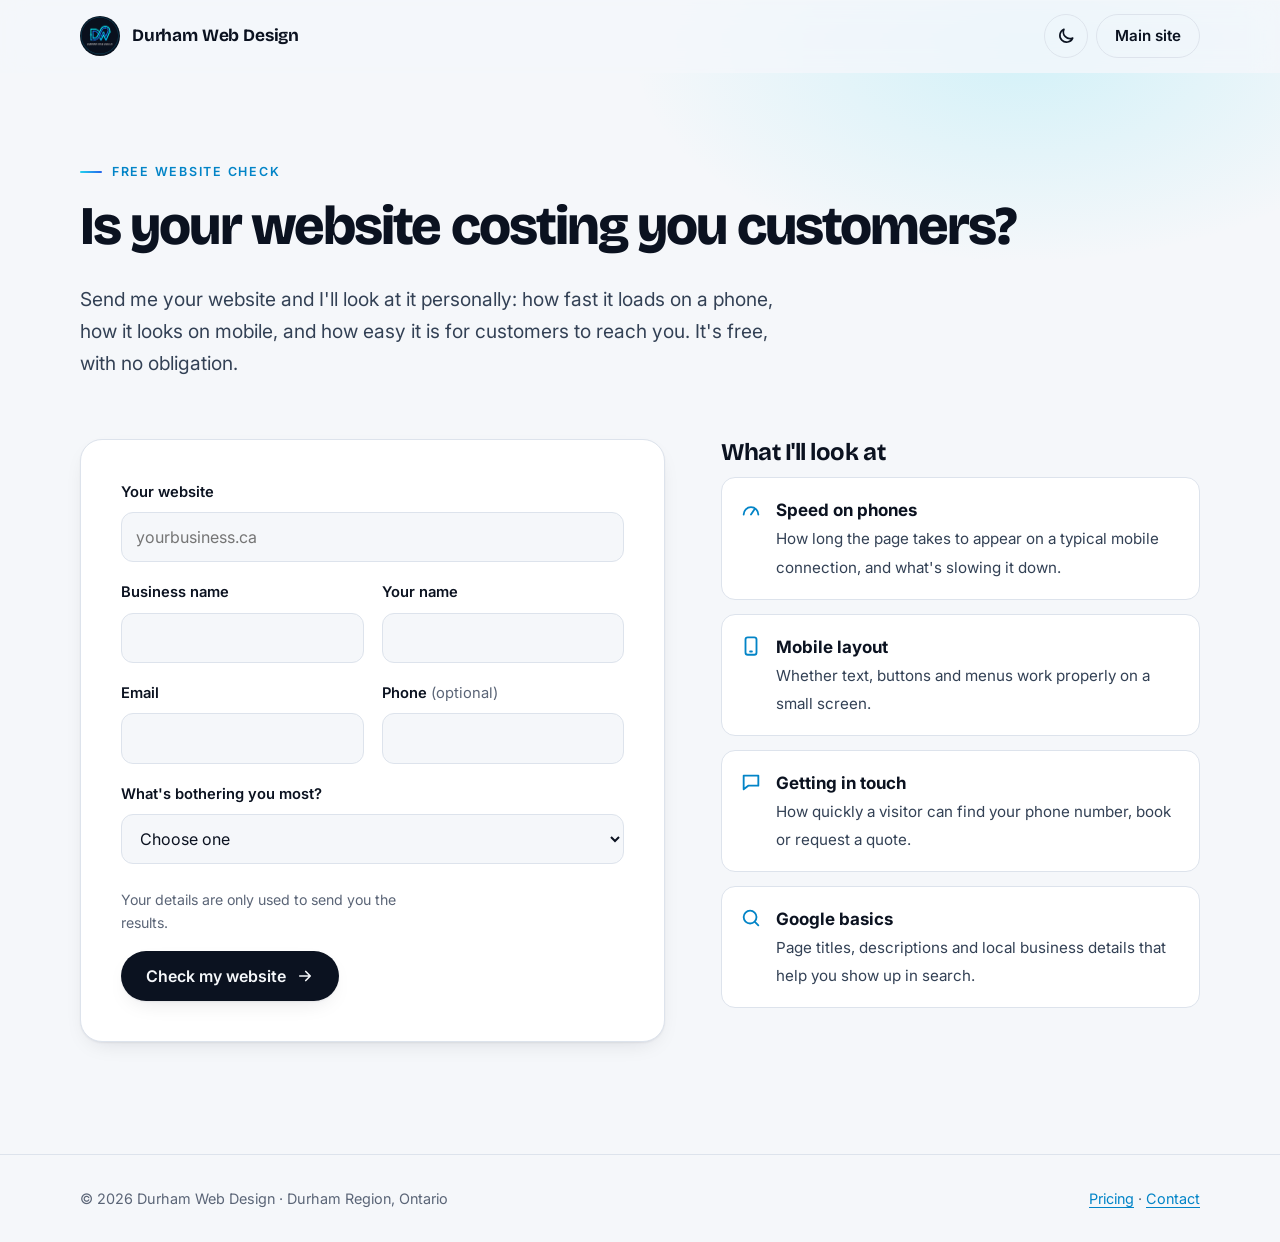
==== commit 54edde9e: "feat: redesign durhamweb.design with honest copy and shared design system - New homepage: light/dark" ====
--- a/audit/index.html
+++ b/audit/index.html
@@ -1,1249 +1,211 @@
-<!DOCTYPE html>
-<html lang="en">
+<!doctype html>
+<html lang="en-CA">
 <head>
-  <meta charset="UTF-8">
-  <meta http-equiv="Cache-Control" content="no-cache, no-store, must-revalidate">
-  <meta http-equiv="Pragma" content="no-cache">
-  <meta http-equiv="Expires" content="0">
-  <meta name="viewport" content="width=device-width, initial-scale=1.0">
-  <title>Free Website Speed & Core Web Vitals Audit | Durham Web Design</title>
-  <meta name="description" content="Discover how much revenue your slow website is costing you. Get a comprehensive, bespoke mobile speed teardown and Core Web Vitals diagnosis from Durham Web Design.">
-  <link rel="canonical" href="https://durhamweb.design/audit">
-
-  <!-- Google tag (gtag.js) -->
-  <script async src="https://www.googletagmanager.com/gtag/js?id=G-33S0Z7WYRG"></script>
-  <script>
-    window.dataLayer = window.dataLayer || [];
-    function gtag(){dataLayer.push(arguments);}
-    gtag('js', new Date());
-
-    gtag('config', 'G-33S0Z7WYRG');
-  </script>
-
-  <!-- Google Fonts -->
+  <meta charset="utf-8">
+  <meta name="viewport" content="width=device-width, initial-scale=1">
+  <title>Free Website Check | Durham Web Design</title>
+  <meta name="description" content="Get a free, no-obligation website check for your Durham Region business: speed, mobile and how easy it is for customers to contact you.">
+  <link rel="canonical" href="https://durhamweb.design/audit/">
+  <link rel="icon" type="image/png" href="/assets/images/favicon-64.png">
+  <link rel="apple-touch-icon" href="/assets/images/apple-touch-icon.png">
   <link rel="preconnect" href="https://fonts.googleapis.com">
   <link rel="preconnect" href="https://fonts.gstatic.com" crossorigin>
-  <link href="https://fonts.googleapis.com/css2?family=Plus+Jakarta+Sans:wght@400;500;600;700;800&family=JetBrains+Mono:wght@400;500;600;700&display=swap" rel="stylesheet">
-
-  <!-- Brand Favicon -->
-  <link rel="icon" type="image/png" href="../assets/images/favicon.png">
-  <link rel="apple-touch-icon" href="../assets/images/logo.png">
-
+  <link href="https://fonts.googleapis.com/css2?family=Bricolage+Grotesque:opsz,wght@12..96,600;12..96,700;12..96,800&family=Inter:wght@400;500;600;700&display=swap" rel="stylesheet">
+  <link rel="stylesheet" href="/assets/css/site.css">
+  <script async src="https://www.googletagmanager.com/gtag/js?id=G-33S0Z7WYRG"></script>
+  <script>window.dataLayer=window.dataLayer||[];function gtag(){dataLayer.push(arguments);}gtag('js',new Date());gtag('config','G-33S0Z7WYRG');</script>
+  <script>(function(){try{var t=localStorage.getItem('dwd-theme');if(t==='light'||t==='dark')document.documentElement.setAttribute('data-theme',t);}catch(e){}})();</script>
   <style>
-    :root {
-      --bg-primary: #090d16;
-      --bg-secondary: #0f172a;
-      --bg-card: rgba(17, 24, 39, 0.78);
-      --bg-card-hover: rgba(26, 37, 58, 0.88);
-      --border-subtle: rgba(255, 255, 255, 0.08);
-      --border-bright: rgba(56, 189, 248, 0.35);
-      --text-main: #f8fafc;
-      --text-muted: #94a3b8;
-      --text-dim: #64748b;
-      --accent-cyan: #00f2fe;
-      --accent-blue: #38bdf8;
-      --accent-emerald: #10b981;
-      --accent-amber: #f59e0b;
-      --accent-rose: #f43f5e;
-      --font-sans: 'Plus Jakarta Sans', system-ui, -apple-system, sans-serif;
-      --font-mono: 'JetBrains Mono', monospace;
-      --glass-filter: blur(16px);
-      --transition-smooth: all 0.3s cubic-bezier(0.16, 1, 0.3, 1);
-    }
-
-    * {
-      box-sizing: border-box;
-      margin: 0;
-      padding: 0;
-    }
-
-    body {
-      background-color: var(--bg-primary);
-      color: var(--text-main);
-      font-family: var(--font-sans);
-      min-height: 100vh;
-      overflow-x: hidden;
-      display: flex;
-      flex-direction: column;
-      position: relative;
-    }
-
-    /* Ambient Background Glows */
-    .ambient-glow-1 {
-      position: absolute;
-      top: -150px;
-      left: 50%;
-      transform: translateX(-50%);
-      width: min(900px, 100vw);
-      height: 600px;
-      background: radial-gradient(circle, rgba(0, 242, 254, 0.12) 0%, rgba(56, 189, 248, 0.05) 50%, transparent 75%);
-      filter: blur(90px);
-      pointer-events: none;
-      z-index: 0;
-    }
-
-    .ambient-glow-2 {
-      position: absolute;
-      top: 600px;
-      right: 0;
-      width: min(700px, 100vw);
-      height: 600px;
-      background: radial-gradient(circle, rgba(16, 185, 129, 0.08) 0%, transparent 70%);
-      filter: blur(90px);
-      pointer-events: none;
-      z-index: 0;
-    }
-
-    .container {
-      width: 100%;
-      max-width: 1100px;
-      margin: 0 auto;
-      padding: 0 24px;
-      position: relative;
-      z-index: 1;
-    }
-
-    /* Sticky Navigation */
-    header {
-      position: sticky;
-      top: 0;
-      z-index: 1000;
-      background: rgba(9, 13, 22, 0.92);
-      backdrop-filter: var(--glass-filter);
-      -webkit-backdrop-filter: var(--glass-filter);
-      border-bottom: 1px solid var(--border-subtle);
-    }
-
-    .nav-wrapper {
-      display: flex;
-      align-items: center;
-      justify-content: space-between;
-      height: 76px;
-    }
-
-    .brand-logo {
-      display: flex;
-      align-items: center;
-      gap: 12px;
-      text-decoration: none;
-      color: var(--text-main);
-      font-weight: 800;
-      font-size: 1.15rem;
-      letter-spacing: -0.02em;
-    }
-
-    .brand-logo-img {
-      border-radius: 50%;
-      box-shadow: 0 0 16px rgba(0, 242, 254, 0.35);
-      border: 1px solid rgba(0, 242, 254, 0.4);
-    }
-
-    .nav-links {
-      display: flex;
-      gap: 28px;
-      list-style: none;
-    }
-
-    .nav-link {
-      color: var(--text-muted);
-      text-decoration: none;
-      font-size: 0.92rem;
-      font-weight: 600;
-      transition: var(--transition-smooth);
-    }
-
-    .nav-link:hover, .nav-link.active {
-      color: var(--accent-cyan);
-    }
-
-    .btn {
-      display: inline-flex;
-      align-items: center;
-      justify-content: center;
-      gap: 8px;
-      padding: 12px 24px;
-      border-radius: 9999px;
-      font-weight: 700;
-      font-size: 0.95rem;
-      text-decoration: none;
-      transition: var(--transition-smooth);
-      cursor: pointer;
-      border: none;
-    }
-
-    .btn-primary {
-      background: linear-gradient(135deg, var(--accent-cyan) 0%, var(--accent-blue) 100%);
-      color: #090d16;
-      box-shadow: 0 4px 20px rgba(0, 242, 254, 0.35);
-    }
-
-    .btn-primary:hover {
-      box-shadow: 0 6px 28px rgba(0, 242, 254, 0.55);
-      transform: translateY(-2px);
-    }
-
-    .btn-secondary {
-      background: rgba(255, 255, 255, 0.05);
-      color: var(--text-main);
-      border: 1px solid var(--border-subtle);
-    }
-
-    .btn-secondary:hover {
-      background: rgba(255, 255, 255, 0.1);
-      border-color: var(--border-bright);
-      color: var(--accent-cyan);
-    }
-
-    .btn-full {
-      width: 100%;
-    }
-
-    /* Hero Section */
-    .audit-hero {
-      padding: 60px 0 30px;
-      text-align: center;
-    }
-
-    .eyebrow-badge {
-      display: inline-flex;
-      align-items: center;
-      gap: 8px;
-      padding: 6px 16px;
-      background: rgba(0, 242, 254, 0.08);
-      border: 1px solid rgba(0, 242, 254, 0.25);
-      border-radius: 9999px;
-      font-size: 0.82rem;
-      font-weight: 700;
-      color: var(--accent-cyan);
-      margin-bottom: 24px;
-      font-family: var(--font-mono);
-    }
-
-    .eyebrow-dot {
-      width: 8px;
-      height: 8px;
-      background: var(--accent-cyan);
-      border-radius: 50%;
-      box-shadow: 0 0 10px var(--accent-cyan);
-      animation: pulse 2s infinite;
-    }
-
-    @keyframes pulse {
-      0%, 100% { opacity: 1; transform: scale(1); }
-      50% { opacity: 0.4; transform: scale(0.85); }
-    }
-
-    .hero-title {
-      font-size: clamp(2.2rem, 5vw, 3.6rem);
-      font-weight: 800;
-      line-height: 1.15;
-      letter-spacing: -0.03em;
-      margin-bottom: 18px;
-    }
-
-    .gradient-text {
-      background: linear-gradient(135deg, #ffffff 30%, var(--accent-cyan) 80%, var(--accent-blue) 100%);
-      -webkit-background-clip: text;
-      -webkit-text-fill-color: transparent;
-    }
-
-    .hero-desc {
-      font-size: 1.12rem;
-      color: var(--text-muted);
-      max-width: 680px;
-      margin: 0 auto 36px;
-      line-height: 1.6;
-    }
-
-    /* Audit Container Card */
-    .audit-card {
-      background: var(--bg-card);
-      border: 1px solid var(--border-subtle);
-      border-radius: 24px;
-      padding: 40px;
-      backdrop-filter: var(--glass-filter);
-      -webkit-backdrop-filter: var(--glass-filter);
-      box-shadow: 0 20px 50px rgba(0, 0, 0, 0.5);
-      margin-bottom: 60px;
-      position: relative;
-      overflow: hidden;
-    }
-
-    .audit-card::before {
-      content: '';
-      position: absolute;
-      top: 0;
-      left: 0;
-      right: 0;
-      height: 3px;
-      background: linear-gradient(90deg, transparent, var(--accent-cyan), var(--accent-blue), transparent);
-    }
-
-    /* Form Styles */
-    #intakePhase,
-    #speedAuditForm {
-      width: 100%;
-      max-width: 100%;
-      box-sizing: border-box;
-    }
-
-    .form-grid {
-      display: grid;
-      grid-template-columns: repeat(2, 1fr);
-      gap: 20px;
-      margin-bottom: 24px;
-      width: 100%;
-      min-width: 0;
-    }
-
-    .form-group {
-      display: flex;
-      flex-direction: column;
-      gap: 8px;
-      text-align: left;
-      width: 100%;
-      min-width: 0;
-      max-width: 100%;
-    }
-
-    .form-group.full-width {
-      grid-column: span 2;
-    }
-
-    .form-label {
-      font-size: 0.85rem;
-      font-weight: 600;
-      color: var(--text-muted);
-      text-transform: uppercase;
-      letter-spacing: 0.04em;
-    }
-
-    .form-input, .form-select {
-      background: rgba(15, 23, 42, 0.8);
-      border: 1px solid rgba(255, 255, 255, 0.12);
-      border-radius: 12px;
-      padding: 14px 18px;
-      color: var(--text-main);
-      font-size: 1rem;
-      font-family: inherit;
-      outline: none;
-      transition: var(--transition-smooth);
-      width: 100%;
-      max-width: 100%;
-      min-width: 0;
-      box-sizing: border-box;
-    }
-
-    .form-select {
-      appearance: none;
-      -webkit-appearance: none;
-      -moz-appearance: none;
-      background-image: url("data:image/svg+xml,%3Csvg xmlns='http://www.w3.org/2000/svg' width='16' height='16' viewBox='0 0 24 24' fill='none' stroke='%2394a3b8' stroke-width='2' stroke-linecap='round' stroke-linejoin='round'%3E%3Cpolyline points='6 9 12 15 18 9'%3E%3C/polyline%3E%3C/svg%3E");
-      background-repeat: no-repeat;
-      background-position: right 14px center;
-      background-size: 16px;
-      padding-right: 40px !important;
-      text-overflow: ellipsis;
-      white-space: nowrap;
-      overflow: hidden;
-    }
-
-    .form-input:focus, .form-select:focus {
-      border-color: var(--accent-cyan);
-      box-shadow: 0 0 15px rgba(0, 242, 254, 0.25);
-      background: rgba(15, 23, 42, 0.95);
-    }
-
-    .form-select option {
-      background: var(--bg-secondary);
-      color: var(--text-main);
-    }
-
-    .form-helper {
-      font-size: 0.8rem;
-      color: var(--text-dim);
-    }
-
-    .trust-badges {
-      display: flex;
-      justify-content: center;
-      gap: 24px;
-      margin-top: 20px;
-      flex-wrap: wrap;
-    }
-
-    .trust-badge {
-      display: inline-flex;
-      align-items: center;
-      gap: 6px;
-      font-size: 0.82rem;
-      color: var(--text-muted);
-      font-family: var(--font-mono);
-    }
-
-    .trust-badge svg {
-      color: var(--accent-emerald);
-    }
-
-    /* ================================================================
-       PHASE 2: SCANNER ANIMATION
-       ================================================================ */
-    .scanner-view {
-      display: none;
-      text-align: center;
-      padding: 40px 20px;
-    }
-
-    .radar-wrapper {
-      position: relative;
-      width: 160px;
-      height: 160px;
-      margin: 0 auto 30px;
-    }
-
-    .radar-circle {
-      position: absolute;
-      top: 0;
-      left: 0;
-      width: 100%;
-      height: 100%;
-      border-radius: 50%;
-      border: 2px dashed rgba(0, 242, 254, 0.4);
-      animation: rotateRadar 10s linear infinite;
-    }
-
-    .radar-core {
-      position: absolute;
-      top: 50%;
-      left: 50%;
-      transform: translate(-50%, -50%);
-      width: 90px;
-      height: 90px;
-      border-radius: 50%;
-      background: radial-gradient(circle, rgba(0, 242, 254, 0.25) 0%, transparent 80%);
-      display: flex;
-      align-items: center;
-      justify-content: center;
-      box-shadow: 0 0 30px rgba(0, 242, 254, 0.3);
-    }
-
-    .radar-beam {
-      position: absolute;
-      top: 50%;
-      left: 50%;
-      width: 80px;
-      height: 80px;
-      transform-origin: top left;
-      background: conic-gradient(from 0deg, rgba(0, 242, 254, 0.4) 0deg, transparent 60deg);
-      animation: sweepRadar 2s linear infinite;
-    }
-
-    @keyframes rotateRadar {
-      from { transform: rotate(0deg); }
-      to { transform: rotate(360deg); }
-    }
-
-    @keyframes sweepRadar {
-      from { transform: rotate(0deg); }
-      to { transform: rotate(360deg); }
-    }
-
-    .scanner-status {
-      font-size: 1.35rem;
-      font-weight: 700;
-      color: var(--text-main);
-      margin-bottom: 10px;
-      min-height: 36px;
-    }
-
-    .scanner-target-url {
-      font-family: var(--font-mono);
-      color: var(--accent-cyan);
-      font-size: 0.95rem;
-      margin-bottom: 24px;
-    }
-
-    .progress-bar-container {
-      width: 100%;
-      max-width: 480px;
-      height: 8px;
-      background: rgba(255, 255, 255, 0.08);
-      border-radius: 9999px;
-      margin: 0 auto 28px;
-      overflow: hidden;
-    }
-
-    .progress-bar-fill {
-      height: 100%;
-      width: 0%;
-      background: linear-gradient(90deg, var(--accent-cyan), var(--accent-blue));
-      border-radius: 9999px;
-      transition: width 0.4s ease;
-      box-shadow: 0 0 12px var(--accent-cyan);
-    }
-
-    .scanner-terminal {
-      background: rgba(10, 15, 26, 0.85);
-      border: 1px solid var(--border-subtle);
-      border-radius: 12px;
-      padding: 16px;
-      max-width: 540px;
-      margin: 0 auto;
-      font-family: var(--font-mono);
-      font-size: 0.82rem;
-      color: var(--text-muted);
-      text-align: left;
-      display: flex;
-      flex-direction: column;
-      gap: 6px;
-      min-height: 120px;
-    }
-
-    .terminal-line {
-      display: flex;
-      align-items: center;
-      gap: 8px;
-    }
-
-    .terminal-line.active {
-      color: var(--accent-cyan);
-    }
-
-    /* ================================================================
-       PHASE 3: SCORECARD RESULTS
-       ================================================================ */
-    .scorecard-view {
-      display: none;
-      text-align: left;
-    }
-
-    .scorecard-header {
-      text-align: center;
-      margin-bottom: 36px;
-      padding-bottom: 24px;
-      border-bottom: 1px solid var(--border-subtle);
-    }
-
-    .scorecard-pill {
-      display: inline-flex;
-      align-items: center;
-      gap: 8px;
-      background: rgba(244, 63, 94, 0.12);
-      border: 1px solid rgba(244, 63, 94, 0.3);
-      color: var(--accent-rose);
-      padding: 6px 14px;
-      border-radius: 999px;
-      font-size: 0.82rem;
-      font-weight: 700;
-      margin-bottom: 16px;
-      font-family: var(--font-mono);
-    }
-
-    .scorecard-title {
-      font-size: 1.85rem;
-      font-weight: 800;
-      margin-bottom: 8px;
-    }
-
-    .scorecard-subtitle {
-      color: var(--text-muted);
-      font-size: 1rem;
-    }
-
-    .scorecard-grid {
-      display: grid;
-      grid-template-columns: repeat(4, 1fr);
-      gap: 16px;
-      margin-bottom: 36px;
-    }
-
-    .score-card {
-      background: rgba(15, 23, 42, 0.6);
-      border: 1px solid var(--border-subtle);
-      border-radius: 16px;
-      padding: 20px 16px;
-      text-align: center;
-      position: relative;
-    }
-
-    .score-card.warning {
-      border-color: rgba(244, 63, 94, 0.35);
-      background: rgba(244, 63, 94, 0.05);
-    }
-
-    .score-card.caution {
-      border-color: rgba(245, 158, 11, 0.35);
-      background: rgba(245, 158, 11, 0.05);
-    }
-
-    .score-card.good {
-      border-color: rgba(16, 185, 129, 0.35);
-      background: rgba(16, 185, 129, 0.05);
-    }
-
-    .score-metric-name {
-      font-size: 0.75rem;
-      font-weight: 700;
-      color: var(--text-muted);
-      text-transform: uppercase;
-      letter-spacing: 0.04em;
-      margin-bottom: 10px;
-    }
-
-    .score-metric-val {
-      font-size: 2.2rem;
-      font-weight: 800;
-      font-family: var(--font-mono);
-      margin-bottom: 6px;
-    }
-
-    .score-metric-val.red { color: var(--accent-rose); }
-    .score-metric-val.yellow { color: var(--accent-amber); }
-    .score-metric-val.green { color: var(--accent-emerald); }
-
-    .score-metric-sub {
-      font-size: 0.78rem;
-      color: var(--text-dim);
-    }
-
-    /* Diagnosis Breakdown */
-    .diagnosis-section {
-      background: rgba(10, 15, 26, 0.65);
-      border: 1px solid var(--border-subtle);
-      border-radius: 18px;
-      padding: 28px;
-      margin-bottom: 36px;
-    }
-
-    .diagnosis-heading {
-      font-size: 1.25rem;
-      font-weight: 700;
-      color: var(--accent-cyan);
-      margin-bottom: 16px;
-      display: flex;
-      align-items: center;
-      gap: 10px;
-    }
-
-    .issue-list {
-      list-style: none;
-      display: flex;
-      flex-direction: column;
-      gap: 14px;
-    }
-
-    .issue-item {
-      display: flex;
-      align-items: flex-start;
-      gap: 12px;
-      padding-bottom: 14px;
-      border-bottom: 1px solid rgba(255, 255, 255, 0.05);
-    }
-
-    .issue-item:last-child {
-      border-bottom: none;
-      padding-bottom: 0;
-    }
-
-    .issue-icon {
-      width: 24px;
-      height: 24px;
-      border-radius: 50%;
-      background: rgba(244, 63, 94, 0.15);
-      color: var(--accent-rose);
-      display: flex;
-      align-items: center;
-      justify-content: center;
-      flex-shrink: 0;
-      font-size: 0.8rem;
-    }
-
-    .issue-text h4 {
-      font-size: 0.95rem;
-      font-weight: 700;
-      color: #fff;
-      margin-bottom: 3px;
-    }
-
-    .issue-text p {
-      font-size: 0.85rem;
-      color: var(--text-muted);
-      line-height: 1.5;
-    }
-
-    /* Scorecard CTA Block */
-    .scorecard-cta-box {
-      background: linear-gradient(135deg, rgba(15, 23, 42, 0.95) 0%, rgba(9, 13, 22, 0.95) 100%);
-      border: 1px solid var(--border-bright);
-      border-radius: 20px;
-      padding: 32px;
-      text-align: center;
-      box-shadow: 0 10px 40px rgba(0, 242, 254, 0.15);
-    }
-
-    .cta-box-title {
-      font-size: 1.5rem;
-      font-weight: 800;
-      margin-bottom: 10px;
-    }
-
-    .cta-box-desc {
-      color: var(--text-muted);
-      max-width: 600px;
-      margin: 0 auto 24px;
-      font-size: 0.95rem;
-      line-height: 1.6;
-    }
-
-    .tier-cards-preview {
-      display: grid;
-      grid-template-columns: repeat(2, 1fr);
-      gap: 20px;
-      margin-bottom: 28px;
-      text-align: left;
-    }
-
-    .tier-card-mini {
-      background: rgba(17, 24, 39, 0.85);
-      border: 1px solid var(--border-subtle);
-      border-radius: 14px;
-      padding: 20px;
-    }
-
-    .tier-card-mini.featured {
-      border-color: var(--accent-cyan);
-      box-shadow: 0 0 20px rgba(0, 242, 254, 0.15);
-    }
-
-    .tier-mini-name {
-      font-size: 1.05rem;
-      font-weight: 700;
-      color: #fff;
-      margin-bottom: 6px;
-    }
-
-    .tier-mini-price {
-      font-size: 1.45rem;
-      font-weight: 800;
-      color: var(--accent-cyan);
-      font-family: var(--font-mono);
-      margin-bottom: 4px;
-    }
-
-    .tier-mini-retainer {
-      font-size: 0.82rem;
-      color: var(--text-dim);
-      margin-bottom: 12px;
-    }
-
-    .tier-mini-features {
-      font-size: 0.82rem;
-      color: var(--text-muted);
-      line-height: 1.5;
-    }
-
-    footer {
-      margin-top: auto;
-      border-top: 1px solid var(--border-subtle);
-      padding: 30px 0;
-      text-align: center;
-      font-size: 0.85rem;
-      color: var(--text-dim);
-    }
-
-    /* Responsive */
-    @media (max-width: 800px) {
-      .audit-shell {
-        padding: 20px 0 56px !important;
-        width: 100% !important;
-        max-width: 100% !important;
-        overflow-x: hidden !important;
-      }
-      .audit-card {
-        padding: 22px 16px !important;
-        border-radius: 16px !important;
-        width: 100% !important;
-        max-width: 100% !important;
-        box-sizing: border-box !important;
-        overflow: hidden !important;
-      }
-      #intakePhase,
-      #speedAuditForm {
-        width: 100% !important;
-        max-width: 100% !important;
-        min-width: 0 !important;
-        box-sizing: border-box !important;
-        overflow: hidden !important;
-      }
-      .form-grid {
-        display: flex !important;
-        flex-direction: column !important;
-        gap: 16px !important;
-        width: 100% !important;
-        max-width: 100% !important;
-        min-width: 0 !important;
-        box-sizing: border-box !important;
-      }
-      .form-group,
-      .form-group.full-width {
-        width: 100% !important;
-        max-width: 100% !important;
-        min-width: 0 !important;
-        box-sizing: border-box !important;
-        margin: 0 !important;
-      }
-      .form-input,
-      .form-select {
-        display: block !important;
-        width: 100% !important;
-        max-width: 100% !important;
-        min-width: 0 !important;
-        box-sizing: border-box !important;
-        font-size: 16px !important;
-      }
-      .scorecard-grid {
-        grid-template-columns: repeat(2, 1fr);
-      }
-      .tier-cards-preview {
-        grid-template-columns: 1fr;
-      }
-      .nav-links {
-        display: none;
-      }
-    }
-
-    @media (max-width: 600px) {
-      .container {
-        padding: 0 16px;
-      }
-      .audit-card {
-        padding: 24px 18px;
-        border-radius: 18px;
-      }
-      .brand-logo {
-        font-size: 0.98rem;
-        gap: 8px;
-      }
-      .nav-wrapper .btn-secondary {
-        padding: 7px 12px !important;
-        font-size: 0.78rem !important;
-        white-space: nowrap;
-        flex-shrink: 0;
-      }
-      #submitAuditBtn {
-        font-size: 0.95rem !important;
-        padding: 14px 16px !important;
-      }
-    }
+    .audit-grid { display: grid; grid-template-columns: 1.1fr .9fr; gap: clamp(28px, 5vw, 56px); align-items: start; }
+    .checks { list-style: none; padding: 0; margin: 0; display: grid; gap: 14px; }
+    .checks li { display: flex; gap: 14px; padding: 18px; border: 1px solid var(--line); border-radius: var(--radius); background: var(--surface); }
+    .checks svg { width: 22px; height: 22px; color: var(--accent); flex: none; margin-top: 2px; }
+    .checks b { display: block; color: var(--ink); }
+    .checks span { color: var(--ink-2); font-size: .95rem; }
+    .done { display: none; }
+    .done .form-success { display: block; padding-top: 8px; }
+    .psi-box { text-align: left; margin-top: 22px; padding: 18px; border-radius: var(--radius); background: var(--bg-alt); border: 1px solid var(--line); }
+    .psi-box p { margin: 0 0 12px; color: var(--ink-2); font-size: .95rem; }
+    @media (max-width: 860px) { .audit-grid { grid-template-columns: 1fr; } }
   </style>
 </head>
-<body>
-
-  <!-- Ambient Glow Backgrounds -->
-  <div class="ambient-glow-1"></div>
-  <div class="ambient-glow-2"></div>
-
-  <!-- Header -->
-  <header>
-    <div class="container">
-      <nav class="nav-wrapper">
-        <a href="/" class="brand-logo">
-          <img src="../assets/images/logo.png" alt="Durham Web Design Logo" class="brand-logo-img" width="40" height="40">
-          <span>Durham Web Design</span>
-        </a>
-
-        <ul class="nav-links">
-          <li><a href="/" class="nav-link">Home</a></li>
-          <li><a href="/#pricing" class="nav-link">Pricing (CAD)</a></li>
-          <li><a href="/audit" class="nav-link active">⚡ Free Audit</a></li>
-          <li><a href="/#contact" class="nav-link">Contact</a></li>
-        </ul>
-
-        <a href="/" class="btn btn-secondary" style="padding: 8px 18px; font-size: 0.88rem;">&larr; Back to Main Site</a>
-      </nav>
+<body class="no-js">
+  <a class="skip" href="#main">Skip to content</a>
+  <svg width="0" height="0" style="position:absolute" aria-hidden="true"><defs>
+    <symbol id="i-arrow" viewBox="0 0 24 24" fill="none" stroke="currentColor" stroke-width="2.2" stroke-linecap="round" stroke-linejoin="round"><path d="M5 12h14M13 6l6 6-6 6"/></symbol>
+    <symbol id="i-check" viewBox="0 0 24 24" fill="none" stroke="currentColor" stroke-width="2.4" stroke-linecap="round" stroke-linejoin="round"><path d="M20 6 9 17l-5-5"/></symbol>
+    <symbol id="i-gauge" viewBox="0 0 24 24" fill="none" stroke="currentColor" stroke-width="2" stroke-linecap="round"><path d="M4 18a8 8 0 1 1 16 0"/><path d="m12 18 4-6"/></symbol>
+    <symbol id="i-phone" viewBox="0 0 24 24" fill="none" stroke="currentColor" stroke-width="2" stroke-linejoin="round"><rect x="6" y="2.5" width="12" height="19" rx="2.5"/><path d="M11 18h2" stroke-linecap="round"/></symbol>
+    <symbol id="i-search" viewBox="0 0 24 24" fill="none" stroke="currentColor" stroke-width="2" stroke-linecap="round"><circle cx="11" cy="11" r="7"/><path d="m20 20-3.5-3.5"/></symbol>
+    <symbol id="i-msg" viewBox="0 0 24 24" fill="none" stroke="currentColor" stroke-width="2" stroke-linejoin="round"><path d="M4 5h16v11H9l-5 4V5Z"/></symbol>
+    <symbol id="i-moon" viewBox="0 0 24 24" fill="none" stroke="currentColor" stroke-width="2" stroke-linejoin="round"><path d="M20 14.5A8 8 0 0 1 9.5 4a8 8 0 1 0 10.5 10.5Z"/></symbol>
+    <symbol id="i-sun" viewBox="0 0 24 24" fill="none" stroke="currentColor" stroke-width="2" stroke-linecap="round"><circle cx="12" cy="12" r="4"/><path d="M12 2v2M12 20v2M4.9 4.9l1.4 1.4M17.7 17.7l1.4 1.4M2 12h2M20 12h2M4.9 19.1l1.4-1.4M17.7 6.3l1.4-1.4"/></symbol>
+  </defs></svg>
+
+  <header class="site-header">
+    <div class="wrap nav">
+      <a class="brand" href="/" aria-label="Durham Web Design home"><img src="/assets/images/logo-160.png" alt="" width="40" height="40"><span>Durham Web Design</span></a>
+      <div class="nav-actions">
+        <button class="icon-btn" id="themeToggle" type="button" aria-label="Switch colour theme"><svg class="theme-moon"><use href="#i-moon"/></svg><svg class="theme-sun"><use href="#i-sun"/></svg></button>
+        <a class="btn btn-ghost" href="/" style="min-height:44px">Main site</a>
+      </div>
     </div>
   </header>
 
-  <main class="container audit-shell">
-    
-    <!-- Hero Header -->
-    <section class="audit-hero">
-      <div class="eyebrow-badge">
-        <span class="eyebrow-dot"></span>
-        <span>Durham Region Website Diagnostic Engine</span>
+  <main id="main">
+    <section class="page-hero">
+      <div class="wrap">
+        <div class="eyebrow">Free website check</div>
+        <h1>Is your website costing you customers?</h1>
+        <p class="lead">Send me your website and I'll look at it personally: how fast it loads on a phone, how it looks on mobile, and how easy it is for customers to reach you. It's free, with no obligation.</p>
       </div>
-
-      <h1 class="hero-title">
-        Is Your Website Silently <span class="gradient-text">Losing You Customers?</span>
-      </h1>
-
-      <p class="hero-desc">
-        Over 53% of mobile visitors abandon a website if it takes longer than 3 seconds to load. Enter your URL below for an instant preliminary diagnostic teardown and a bespoke engineering report.
-      </p>
     </section>
 
-    <!-- Audit Experience Card -->
-    <div class="audit-card">
-      
-      <!-- ================================================================
-           PHASE 1: INTAKE FORM
-           ================================================================ -->
-      <div id="intakePhase">
-        <form id="speedAuditForm" onsubmit="handleAuditSubmit(event)">
-          <!-- Web3Forms Hidden Key & Dynamic Subject -->
-          <input type="hidden" name="access_key" value="86be778f-1b8e-434d-95ed-16ac46065844">
-          <input type="hidden" name="subject" id="web3Subject" value="[Speed Audit Lead] Intake Submission">
-          <input type="hidden" name="from_name" value="Durham Web Design Audit Bot">
-
-          <div class="form-grid">
-            <div class="form-group full-width">
-              <label class="form-label" for="websiteUrl">Website URL to Audit *</label>
-              <input type="url" id="websiteUrl" name="website_url" class="form-input" placeholder="https://yourbusiness.com" required>
-              <span class="form-helper">Enter your exact domain or landing page URL.</span>
+    <section class="page-body">
+      <div class="wrap audit-grid">
+        <div class="form-card" id="auditCard">
+          <form id="speedAuditForm" novalidate>
+            <div class="hp" aria-hidden="true"><label for="botcheck">Leave empty</label><input type="checkbox" id="botcheck" name="botcheck" tabindex="-1" autocomplete="off"></div>
+            <div class="form-grid">
+              <div class="field full">
+                <label for="websiteUrl">Your website</label>
+                <input type="text" id="websiteUrl" inputmode="url" autocomplete="url" placeholder="yourbusiness.ca" required>
+              </div>
+              <div class="field">
+                <label for="businessName">Business name</label>
+                <input type="text" id="businessName" autocomplete="organization" required>
+              </div>
+              <div class="field">
+                <label for="contactName">Your name</label>
+                <input type="text" id="contactName" autocomplete="name" required>
+              </div>
+              <div class="field">
+                <label for="contactEmail">Email</label>
+                <input type="email" id="contactEmail" autocomplete="email" required>
+              </div>
+              <div class="field">
+                <label for="contactPhone">Phone <span class="opt">(optional)</span></label>
+                <input type="tel" id="contactPhone" autocomplete="tel">
+              </div>
+              <div class="field full">
+                <label for="primaryFrustration">What's bothering you most?</label>
+                <select id="primaryFrustration" required>
+                  <option value="" selected disabled>Choose one</option>
+                  <option value="Slow load speed / Poor Google PageSpeed score">It's slow</option>
+                  <option value="Not getting enough local phone calls or quote requests">Not enough calls or quote requests</option>
+                  <option value="Outdated design / Looks broken on mobile phones">It looks dated or breaks on phones</option>
+                  <option value="Paying too much for WordPress / agency maintenance">I'm paying too much to keep it running</option>
+                  <option value="Need a brand new website or custom portal built">I need a new site altogether</option>
+                </select>
+              </div>
             </div>
-
-            <div class="form-group">
-              <label class="form-label" for="businessName">Business Name *</label>
-              <input type="text" id="businessName" name="business_name" class="form-input" placeholder="e.g. Pickering Dental Care" required>
+            <div class="alert-error" id="formError" role="alert"></div>
+            <div class="form-foot">
+              <small>Your details are only used to send you the results.</small>
+              <button type="submit" class="btn btn-primary" id="submitAuditBtn">Check my website <svg class="arrow" width="18" height="18"><use href="#i-arrow"/></svg></button>
             </div>
-
-            <div class="form-group">
-              <label class="form-label" for="contactName">Your Name *</label>
-              <input type="text" id="contactName" name="contact_name" class="form-input" placeholder="e.g. Sarah Mitchell" required>
-            </div>
-
-            <div class="form-group">
-              <label class="form-label" for="contactEmail">Work Email Address *</label>
-              <input type="email" id="contactEmail" name="email" class="form-input" placeholder="sarah@pickeringdental.ca" required>
-              <span class="form-helper">We will send your detailed PDF teardown report here.</span>
-            </div>
-
-            <div class="form-group">
-              <label class="form-label" for="contactPhone">Phone Number (Optional)</label>
-              <input type="tel" id="contactPhone" name="phone" class="form-input" placeholder="(905) 555-0142">
-            </div>
-
-            <div class="form-group full-width">
-              <label class="form-label" for="primaryFrustration">Primary Website Frustration *</label>
-              <select id="primaryFrustration" name="primary_frustration" class="form-select" required>
-                <option value="" disabled selected>Select your biggest challenge...</option>
-                <option value="Slow load speed / Poor Google PageSpeed score">Slow load speed / Poor Google PageSpeed</option>
-                <option value="Not getting enough local phone calls or quote requests">Not enough local calls or quote requests</option>
-                <option value="Outdated design / Looks broken on mobile phones">Outdated design / Broken on mobile</option>
-                <option value="Paying too much for WordPress / agency maintenance">Paying too much for agency maintenance</option>
-                <option value="Need a brand new website or custom portal built">Need a brand new website or custom portal</option>
-              </select>
+          </form>
+
+          <div class="done" id="doneView" role="status" aria-live="polite" tabindex="-1">
+            <div class="form-success">
+              <div class="check"><svg><use href="#i-check"/></svg></div>
+              <h2 style="font-size:1.6rem">Thanks, <span id="doneName">your request is in</span>.</h2>
+              <p class="muted">I'll go through <b id="doneSite"></b> myself and email you what I find, usually within one business day.</p>
+              <div class="psi-box">
+                <p><b>Want numbers right now?</b> Google's free PageSpeed tool will test your site on a phone. It takes about 30 seconds.</p>
+                <a class="btn btn-ghost" id="psiLink" href="https://pagespeed.web.dev/" target="_blank" rel="noopener noreferrer">Open my Google PageSpeed report <svg class="arrow" width="18" height="18"><use href="#i-arrow"/></svg></a>
+              </div>
             </div>
           </div>
-
-          <button type="submit" id="submitAuditBtn" class="btn btn-primary btn-full" style="padding: 16px; font-size: 1.05rem;">
-            <span>⚡ Run Free Website Speed Teardown</span>
-            <svg width="18" height="18" fill="none" stroke="currentColor" stroke-width="2" viewBox="0 0 24 24"><path d="M5 12h14M12 5l7 7-7 7"/></svg>
-          </button>
-
-          <div class="trust-badges">
-            <span class="trust-badge">
-              <svg width="14" height="14" fill="currentColor" viewBox="0 0 20 20"><path fill-rule="evenodd" d="M16.707 5.293a1 1 0 010 1.414l-8 8a1 1 0 01-1.414 0l-4-4a1 1 0 011.414-1.414L8 12.586l7.293-7.293a1 1 0 011.414 0z" clip-rule="evenodd"/></svg>
-              100% Free &amp; Zero Obligation
-            </span>
-            <span class="trust-badge">
-              <svg width="14" height="14" fill="currentColor" viewBox="0 0 20 20"><path fill-rule="evenodd" d="M16.707 5.293a1 1 0 010 1.414l-8 8a1 1 0 01-1.414 0l-4-4a1 1 0 011.414-1.414L8 12.586l7.293-7.293a1 1 0 011.414 0z" clip-rule="evenodd"/></svg>
-              Durham Region Canadian Engineering Team
-            </span>
-            <span class="trust-badge">
-              <svg width="14" height="14" fill="currentColor" viewBox="0 0 20 20"><path fill-rule="evenodd" d="M16.707 5.293a1 1 0 010 1.414l-8 8a1 1 0 01-1.414 0l-4-4a1 1 0 011.414-1.414L8 12.586l7.293-7.293a1 1 0 011.414 0z" clip-rule="evenodd"/></svg>
-              No Spam Guarantee
-            </span>
-          </div>
-        </form>
+        </div>
+
+        <aside>
+          <h2 style="font-size:1.5rem">What I'll look at</h2>
+          <ul class="checks">
+            <li><svg><use href="#i-gauge"/></svg><div><b>Speed on phones</b><span>How long the page takes to appear on a typical mobile connection, and what's slowing it down.</span></div></li>
+            <li><svg><use href="#i-phone"/></svg><div><b>Mobile layout</b><span>Whether text, buttons and menus work properly on a small screen.</span></div></li>
+            <li><svg><use href="#i-msg"/></svg><div><b>Getting in touch</b><span>How quickly a visitor can find your phone number, book or request a quote.</span></div></li>
+            <li><svg><use href="#i-search"/></svg><div><b>Google basics</b><span>Page titles, descriptions and local business details that help you show up in search.</span></div></li>
+          </ul>
+        </aside>
       </div>
-
-      <!-- ================================================================
-           PHASE 2: 4-SECOND ANIMATED SCANNER
-           ================================================================ -->
-      <div id="scannerPhase" class="scanner-view">
-        <div class="radar-wrapper">
-          <div class="radar-circle"></div>
-          <div class="radar-beam"></div>
-          <div class="radar-core">
-            <svg width="36" height="36" fill="none" stroke="var(--accent-cyan)" stroke-width="2" viewBox="0 0 24 24">
-              <path d="M13 10V3L4 14h7v7l9-11h-7z"/>
-            </svg>
-          </div>
-        </div>
-
-        <h3 class="scanner-status" id="scannerStatusText">Initializing High-Precision Audit Engine...</h3>
-        <div class="scanner-target-url" id="scannerTargetUrl">Analyzing Target Endpoint</div>
-
-        <div class="progress-bar-container">
-          <div class="progress-bar-fill" id="scannerProgressFill"></div>
-        </div>
-
-        <div class="scanner-terminal" id="scannerTerminalLog">
-          <div class="terminal-line active">[INIT] Establishing edge connection to Canadian audit node...</div>
-        </div>
-      </div>
-
-      <!-- ================================================================
-           PHASE 3: DIAGNOSTIC RESULTS SCORECARD
-           ================================================================ -->
-      <div id="scorecardPhase" class="scorecard-view">
-        <div class="scorecard-header">
-          <span class="scorecard-pill">⚠️ PRELIMINARY DIAGNOSTIC RESULTS</span>
-          <h2 class="scorecard-title" id="scorecardTitle">Performance Teardown for Your Site</h2>
-          <p class="scorecard-subtitle" id="scorecardSubtitle">
-            Preliminary audit captured from Canadian edge testing node. Full engineering breakdown has been queued for your inbox.
-          </p>
-        </div>
-
-        <!-- Metric 4-Card Grid -->
-        <div class="scorecard-grid">
-          <!-- Metric 1: Speed Score -->
-          <div class="score-card warning">
-            <div class="score-metric-name">Mobile Speed Score</div>
-            <div class="score-metric-val red">38<span style="font-size:1.1rem;color:var(--text-dim);">/100</span></div>
-            <div class="score-metric-sub">Poor (Losing ~42% mobile leads)</div>
-          </div>
-
-          <!-- Metric 2: TTFB Server Response -->
-          <div class="score-card warning">
-            <div class="score-metric-name">Server Response (TTFB)</div>
-            <div class="score-metric-val red">1.84s</div>
-            <div class="score-metric-sub">DWD Benchmark: &lt;0.25s</div>
-          </div>
-
-          <!-- Metric 3: Page Weight -->
-          <div class="score-card caution">
-            <div class="score-metric-name">Total Asset Payload</div>
-            <div class="score-metric-val yellow">4.2 MB</div>
-            <div class="score-metric-sub">Excessive unoptimized script bloat</div>
-          </div>
-
-          <!-- Metric 4: Core Web Vitals -->
-          <div class="score-card warning">
-            <div class="score-metric-name">Core Web Vitals</div>
-            <div class="score-metric-val red">FAILED</div>
-            <div class="score-metric-sub">Fails Google LCP &amp; CLS targets</div>
-          </div>
-        </div>
-
-        <!-- Diagnosis Breakdown -->
-        <div class="diagnosis-section">
-          <h3 class="diagnosis-heading">
-            <svg width="20" height="20" fill="none" stroke="currentColor" stroke-width="2" viewBox="0 0 24 24"><path d="M12 9v2m0 4h.01m-6.938 4h13.856c1.54 0 2.502-1.667 1.732-3L13.732 4c-.77-1.333-2.694-1.333-3.464 0L3.34 16c-.77 1.333.192 3 1.732 3z"/></svg>
-            Critical Architecture Bottlenecks Detected
-          </h3>
-
-          <ul class="issue-list">
-            <li class="issue-item">
-              <div class="issue-icon">&times;</div>
-              <div class="issue-text">
-                <h4>Render-Blocking JavaScript &amp; Third-Party Bloat</h4>
-                <p>Page builders (Wix, Elementor, Squarespace, Divi) inject dozens of unminified CSS and JS bundles before the browser can render your headline, causing severe mobile delay.</p>
-              </div>
-            </li>
-
-            <li class="issue-item">
-              <div class="issue-icon">&times;</div>
-              <div class="issue-text">
-                <h4>Sluggish Server Hosting with No Edge Caching</h4>
-                <p>Your current host takes nearly 2 seconds just to answer the initial HTTP request. In contrast, Durham Web Design hosts all clients on dedicated Canadian cloud VPS nodes with sub-second GTA response.</p>
-              </div>
-            </li>
-
-            <li class="issue-item">
-              <div class="issue-icon">&times;</div>
-              <div class="issue-text">
-                <h4>Google Search Ranking Penalty</h4>
-                <p>Google's mobile-first index actively penalizes websites failing Core Web Vitals, pushing local competitors with faster websites above you in Google Maps and local search.</p>
-              </div>
-            </li>
-          </ul>
-        </div>
-
-        <!-- Action Plan & Pricing CTAs -->
-        <div class="scorecard-cta-box">
-          <h3 class="cta-box-title">How Durham Web Design Fixes This Forever</h3>
-          <p class="cta-box-desc">
-            We build lightning-fast, bespoke websites engineered to score 98–100 on Google PageSpeed with sub-second GTA load times. Zero page-builder bloat, dedicated cloud hosting, and transparent CAD pricing.
-          </p>
-
-          <div class="tier-cards-preview">
-            <!-- Local Starter -->
-            <div class="tier-card-mini">
-              <div class="tier-mini-name">Local Starter</div>
-              <div class="tier-mini-price">$1,499.99 <span style="font-size:0.85rem;color:var(--text-dim);">CAD setup</span></div>
-              <div class="tier-mini-retainer">+ $49.99/mo CAD care retainer</div>
-              <p class="tier-mini-features">
-                5-page custom high-performance brochure site &bull; Mobile-first speed tuning &bull; Managed Canadian cloud hosting &bull; Daily offsite backups.
-              </p>
-            </div>
-
-            <!-- Growth Business -->
-            <div class="tier-card-mini featured">
-              <div style="font-size:0.72rem;color:var(--accent-cyan);font-weight:700;text-transform:uppercase;margin-bottom:4px;font-family:var(--font-mono);">Most Popular &bull; High ROI</div>
-              <div class="tier-mini-name">Growth Business</div>
-              <div class="tier-mini-price">$2,899.99 <span style="font-size:0.85rem;color:var(--text-dim);">CAD setup</span></div>
-              <div class="tier-mini-retainer">+ $129.99/mo CAD care retainer</div>
-              <p class="tier-mini-features">
-                Up to 10 bespoke high-converting pages &bull; Custom lead funnels &bull; Sub-second Core Web Vitals guarantee &bull; 1 hr/mo included developer updates.
-              </p>
-            </div>
-          </div>
-
-          <div style="display:flex;gap:14px;justify-content:center;flex-wrap:wrap;">
-            <a href="/#contact" class="btn btn-primary" style="padding:14px 28px;font-size:1rem;">
-              <span>Schedule Free Strategy Call with Dane &rarr;</span>
-            </a>
-            <a href="/#pricing" class="btn btn-secondary" style="padding:14px 24px;font-size:1rem;">
-              <span>Explore All Pricing Tiers</span>
-            </a>
-          </div>
-        </div>
-
-      </div>
-
-    </div>
-
+    </section>
   </main>
 
-  <footer>
-    <div class="container">
-      <p>&copy; 2026 Durham Web Design &bull; Epic Expressions Infrastructure. Dedicated Canadian Cloud Hosting.</p>
-      <p style="margin-top: 6px; font-size: 0.78rem; color: var(--text-dim);">
-        Serving Oshawa, Whitby, Ajax, Pickering, Bowmanville, Courtice, and Brooklin, Ontario.
-      </p>
+  <footer class="site-footer" style="padding:32px 0">
+    <div class="wrap footer-bottom" style="margin-top:0;border-top:0;padding-top:0">
+      <span>&copy; <span id="year">2026</span> Durham Web Design &middot; Durham Region, Ontario</span>
+      <span><a href="/#pricing">Pricing</a> &middot; <a href="/#contact">Contact</a></span>
     </div>
   </footer>
 
+  <script src="/assets/js/site.js"></script>
   <script>
-    async function handleAuditSubmit(event) {
-      event.preventDefault();
-
-      const form = document.getElementById("speedAuditForm");
-      const submitBtn = document.getElementById("submitAuditBtn");
-      
-      const websiteUrl = document.getElementById("websiteUrl").value.trim();
-      const businessName = document.getElementById("businessName").value.trim();
-      const contactName = document.getElementById("contactName").value.trim();
-      const contactEmail = document.getElementById("contactEmail").value.trim();
-      const contactPhone = document.getElementById("contactPhone").value.trim();
-      const frustration = document.getElementById("primaryFrustration").value;
-
-      if (!websiteUrl || !businessName || !contactEmail) {
-        alert("Please complete the required fields.");
-        return;
+    (function () {
+      var form = document.getElementById('speedAuditForm');
+      var btn = document.getElementById('submitAuditBtn');
+      var err = document.getElementById('formError');
+      function showError(m) { err.textContent = m; err.style.display = 'block'; }
+
+      function normalizeUrl(u) {
+        u = u.trim();
+        if (!u) return '';
+        if (!/^https?:\/\//i.test(u)) u = 'https://' + u;
+        try { var p = new URL(u); return p.hostname.includes('.') ? p.href : ''; } catch (e) { return ''; }
       }
 
-      // 1. Prepare dynamic subject for Web3Forms
-      const dynamicSubject = `[Speed Audit Lead] ${businessName} (${websiteUrl})`;
-      document.getElementById("web3Subject").value = dynamicSubject;
-
-      // 2. Hide form, show 4-second scanner
-      document.getElementById("intakePhase").style.display = "none";
-      const scannerPhase = document.getElementById("scannerPhase");
-      scannerPhase.style.display = "block";
-      document.getElementById("scannerTargetUrl").innerText = websiteUrl;
-
-      // 3. Dispatch data to Web3Forms API asynchronously
-      const formData = {
-        access_key: "86be778f-1b8e-434d-95ed-16ac46065844",
-        subject: dynamicSubject,
-        from_name: "Durham Web Design Audit Engine",
-        website_url: websiteUrl,
-        business_name: businessName,
-        contact_name: contactName,
-        email: contactEmail,
-        phone: contactPhone || "Not provided",
-        primary_frustration: frustration,
-        submitted_at: new Date().toISOString()
-      };
-
-      try {
-        fetch("https://api.web3forms.com/submit", {
-          method: "POST",
-          headers: {
-            "Content-Type": "application/json",
-            "Accept": "application/json"
-          },
-          body: JSON.stringify(formData)
-        }).catch(err => console.warn("Web3Forms background dispatch:", err));
-      } catch (err) {
-        console.warn("Async form send:", err);
-      }
-
-      // Dispatch lead alert to internal Operations Engine & Telegram Bot
-      const leadAlertPayload = {
-        business_name: businessName,
-        website_url: websiteUrl,
-        contact_name: contactName,
-        email: contactEmail,
-        phone: contactPhone || "Not provided",
-        primary_frustration: frustration,
-        score: "38/100",
-        ttfb: "1.84s",
-        payload_mb: "4.2 MB",
-        vitals: "Failed"
-      };
-
-      try {
-        fetch("/dashboard/api.php?action=lead_alert", {
-          method: "POST",
-          headers: { "Content-Type": "application/json" },
-          body: JSON.stringify(leadAlertPayload)
-        }).catch(e => console.warn("Lead alert dispatch failed:", e));
-      } catch (err) {
-        console.warn("Lead alert dispatch failed:", err);
-      }
-
-      // Also track in Google Analytics 4
-      if (typeof gtag === 'function') {
-        gtag('event', 'generate_lead', {
-          event_category: 'Audit',
-          event_label: businessName,
-          value: 1.00
-        });
-      }
-
-      // 4. Run 4-Second Animated Scanner Sequence
-      const statusText = document.getElementById("scannerStatusText");
-      const progressFill = document.getElementById("scannerProgressFill");
-      const terminal = document.getElementById("scannerTerminalLog");
-
-      const logSteps = [
-        { time: 800, progress: 25, status: "Resolving DNS & Canadian Edge Route...", log: `[DNS] Resolved target: ${websiteUrl} &bull; Route: Canadian Tier-1 Backbone` },
-        { time: 1800, progress: 55, status: "Auditing Time to First Byte (TTFB)...", log: `[HTTP] Response delayed (1.84s TTFB). Heavy unoptimized hosting overhead detected.` },
-        { time: 2800, progress: 80, status: "Benchmarking Google Core Web Vitals...", log: `[VITALS] Largest Contentful Paint (LCP): 4.1s (FAIL). Cumulative Layout Shift: 0.28 (FAIL).` },
-        { time: 3600, progress: 95, status: "Analyzing Third-Party JavaScript Payload...", log: `[BLOAT] 4.2 MB total transfer size. 14 render-blocking scripts detected.` },
-        { time: 4000, progress: 100, status: "Compiling Diagnostic Scorecard...", log: `[DONE] Diagnostic Scorecard ready.` }
-      ];
-
-      logSteps.forEach(step => {
-        setTimeout(() => {
-          progressFill.style.width = step.progress + "%";
-          statusText.innerText = step.status;
-          
-          const line = document.createElement("div");
-          line.className = "terminal-line active";
-          line.innerHTML = step.log;
-          terminal.appendChild(line);
-          terminal.scrollTop = terminal.scrollHeight;
-        }, step.time);
+      form.addEventListener('submit', async function (e) {
+        e.preventDefault();
+        err.style.display = 'none';
+        var site = normalizeUrl(document.getElementById('websiteUrl').value);
+        if (!form.checkValidity() || !site) {
+          showError('Please add your website address, business name, your name, email and what\'s bothering you.');
+          var bad = !site ? document.getElementById('websiteUrl') : form.querySelector(':invalid'); if (bad) bad.focus();
+          return;
+        }
+        if (document.getElementById('botcheck').checked) return;
+
+        var business = document.getElementById('businessName').value.trim();
+        var name = document.getElementById('contactName').value.trim();
+        var email = document.getElementById('contactEmail').value.trim();
+        var phone = document.getElementById('contactPhone').value.trim();
+        var frustration = document.getElementById('primaryFrustration').value;
+
+        var original = btn.innerHTML;
+        btn.disabled = true; btn.textContent = 'Sending…';
+
+        var web3 = {
+          access_key: '86be778f-1b8e-434d-95ed-16ac46065844',
+          subject: '[Website Check] ' + business + ' (' + site + ')',
+          from_name: 'Durham Web Design Website Check',
+          website_url: site, business_name: business, contact_name: name, email: email,
+          phone: phone || 'Not provided', primary_frustration: frustration
+        };
+        var lead = {
+          name: name, business: business, email: email, phone: phone, website: site,
+          pkg: 'Free Website Check', notes: frustration, channel: 'Durham Web Design Website Check', botcheck: ''
+        };
+
+        try {
+          var results = await Promise.allSettled([
+            fetch('https://api.web3forms.com/submit', { method: 'POST', headers: { 'Content-Type': 'application/json', 'Accept': 'application/json' }, body: JSON.stringify(web3) }),
+            fetch('https://os.durhamweb.design/api/leads', { method: 'POST', headers: { 'Content-Type': 'application/json' }, body: JSON.stringify(lead) })
+          ]);
+          if (!results.some(function (r) { return r.status === 'fulfilled' && r.value.ok; })) throw new Error('send failed');
+
+          form.style.display = 'none';
+          document.getElementById('doneName').textContent = name.split(' ')[0] || 'your request is in';
+          document.getElementById('doneSite').textContent = site.replace(/^https?:\/\//, '').replace(/\/$/, '');
+          document.getElementById('psiLink').href = 'https://pagespeed.web.dev/analysis?url=' + encodeURIComponent(site) + '&form_factor=mobile';
+          var done = document.getElementById('doneView'); done.style.display = 'block'; done.focus();
+          if (typeof window.gtag === 'function') window.gtag('event', 'generate_lead', { event_category: 'Audit', event_label: business });
+        } catch (e2) {
+          showError("Sorry, that didn't send. Please try again, or email epicexpressions2021@gmail.com.");
+        } finally {
+          btn.disabled = false; btn.innerHTML = original;
+        }
       });
-
-      // 5. Reveal Scorecard after 4.2s
-      setTimeout(() => {
-        scannerPhase.style.display = "none";
-        const scorecard = document.getElementById("scorecardPhase");
-        scorecard.style.display = "block";
-        document.getElementById("scorecardTitle").innerText = `Performance Teardown for ${businessName}`;
-        document.getElementById("scorecardSubtitle").innerText = `Audit results for ${websiteUrl}. Full PDF teardown report has been dispatched to ${contactEmail}.`;
-        
-        // Scroll smoothly to top of card
-        document.querySelector(".audit-card").scrollIntoView({ behavior: "smooth", block: "start" });
-      }, 4300);
-    }
+    })();
   </script>
-
 </body>
 </html>
--- a/assets/css/site.css
+++ b/assets/css/site.css
@@ -0,0 +1,392 @@
+/* ---------- Tokens ---------- */
+:root {
+  --bg: #f5f7fa;
+  --bg-alt: #eceff4;
+  --surface: #ffffff;
+  --ink: #0b1220;
+  --ink-2: #334155;
+  --muted: #5b6577;
+  --line: #dde3ec;
+  --accent: #0284c7;        /* links / text accent on light (AA on white) */
+  --accent-strong: #0369a1;
+  --brand-a: #22d3ee;       /* logo cyan */
+  --brand-b: #2563eb;       /* logo blue */
+  --on-accent: #ffffff;
+  --ok: #059669;
+  --no: #b42318;
+  --shadow: 0 1px 2px rgba(11,18,32,.06), 0 8px 24px -12px rgba(11,18,32,.18);
+  --shadow-lg: 0 2px 4px rgba(11,18,32,.05), 0 24px 48px -20px rgba(11,18,32,.28);
+  --radius: 14px;
+  --radius-lg: 22px;
+  --max: 1160px;
+  --font-display: "Bricolage Grotesque", ui-sans-serif, system-ui, sans-serif;
+  --font-body: "Inter", ui-sans-serif, system-ui, -apple-system, "Segoe UI", Roboto, sans-serif;
+  color-scheme: light;
+}
+@media (prefers-color-scheme: dark) {
+  :root:not([data-theme="light"]) {
+    --bg: #070b14; --bg-alt: #0b1120; --surface: #0f1729; --ink: #e8eef7; --ink-2: #c3cede;
+    --muted: #93a1b7; --line: #1d2940; --accent: #38bdf8; --accent-strong: #7dd3fc;
+    --on-accent: #04111f; --ok: #34d399; --no: #f87171;
+    --shadow: 0 1px 2px rgba(0,0,0,.4), 0 8px 24px -12px rgba(0,0,0,.6);
+    --shadow-lg: 0 2px 4px rgba(0,0,0,.4), 0 24px 48px -20px rgba(0,0,0,.7);
+    color-scheme: dark;
+  }
+}
+:root[data-theme="dark"] {
+  --bg: #070b14; --bg-alt: #0b1120; --surface: #0f1729; --ink: #e8eef7; --ink-2: #c3cede;
+  --muted: #93a1b7; --line: #1d2940; --accent: #38bdf8; --accent-strong: #7dd3fc;
+  --on-accent: #04111f; --ok: #34d399; --no: #f87171;
+  --shadow: 0 1px 2px rgba(0,0,0,.4), 0 8px 24px -12px rgba(0,0,0,.6);
+  --shadow-lg: 0 2px 4px rgba(0,0,0,.4), 0 24px 48px -20px rgba(0,0,0,.7);
+  color-scheme: dark;
+}
+
+/* ---------- Base ---------- */
+*, *::before, *::after { box-sizing: border-box; }
+html { scroll-behavior: smooth; -webkit-text-size-adjust: 100%; }
+@media (prefers-reduced-motion: reduce) { html { scroll-behavior: auto; } *, *::before, *::after { transition: none !important; animation: none !important; } }
+body {
+  margin: 0; background: var(--bg); color: var(--ink);
+  font: 400 17px/1.65 var(--font-body);
+  -webkit-font-smoothing: antialiased; text-rendering: optimizeLegibility;
+  overflow-x: hidden;
+}
+img { max-width: 100%; height: auto; display: block; }
+a { color: var(--accent); text-underline-offset: 3px; }
+a:hover { color: var(--accent-strong); }
+h1, h2, h3, h4 { font-family: var(--font-display); color: var(--ink); line-height: 1.12; letter-spacing: -0.02em; margin: 0 0 .5em; }
+h1 { font-size: clamp(2.4rem, 5.6vw, 4.25rem); font-weight: 800; letter-spacing: -0.035em; }
+h2 { font-size: clamp(1.9rem, 3.6vw, 2.75rem); font-weight: 700; }
+h3 { font-size: 1.25rem; font-weight: 700; letter-spacing: -0.01em; }
+p { margin: 0 0 1em; }
+:focus-visible { outline: 3px solid var(--accent); outline-offset: 3px; border-radius: 6px; }
+.wrap { width: 100%; max-width: var(--max); margin: 0 auto; padding: 0 20px; }
+.skip { position: absolute; left: -9999px; top: 8px; background: var(--ink); color: var(--bg); padding: 10px 14px; border-radius: 8px; z-index: 100; }
+.skip:focus { left: 12px; }
+.eyebrow {
+  display: inline-flex; align-items: center; gap: 10px;
+  font: 600 .78rem/1 var(--font-body); letter-spacing: .14em; text-transform: uppercase; color: var(--accent);
+  margin-bottom: 18px;
+}
+.eyebrow::before { content: ""; width: 22px; height: 2px; background: linear-gradient(90deg, var(--brand-a), var(--brand-b)); border-radius: 2px; }
+.lead { font-size: clamp(1.05rem, 1.6vw, 1.2rem); color: var(--ink-2); max-width: 60ch; }
+.muted { color: var(--muted); }
+section { padding: clamp(72px, 10vw, 120px) 0; }
+.section-head { max-width: 720px; margin-bottom: 48px; }
+
+/* ---------- Buttons ---------- */
+.btn {
+  display: inline-flex; align-items: center; justify-content: center; gap: 10px;
+  min-height: 50px; padding: 0 24px; border-radius: 999px; border: 1px solid transparent;
+  font: 600 1rem/1 var(--font-body); text-decoration: none; cursor: pointer;
+  transition: transform .15s ease, box-shadow .2s ease, background-color .2s ease, border-color .2s ease;
+}
+.btn:hover { transform: translateY(-1px); }
+.btn-primary { background: var(--ink); color: var(--bg); box-shadow: var(--shadow); }
+.btn-primary:hover { color: var(--bg); box-shadow: var(--shadow-lg); }
+.btn-ghost { background: transparent; color: var(--ink); border-color: var(--line); }
+.btn-ghost:hover { color: var(--ink); border-color: var(--ink-2); }
+.btn .arrow { transition: transform .2s ease; }
+.btn:hover .arrow { transform: translateX(3px); }
+
+/* ---------- Header ---------- */
+.site-header {
+  position: sticky; top: 0; z-index: 50;
+  background: color-mix(in srgb, var(--bg) 82%, transparent);
+  backdrop-filter: saturate(1.4) blur(14px); -webkit-backdrop-filter: saturate(1.4) blur(14px);
+  border-bottom: 1px solid transparent; transition: border-color .2s ease;
+}
+.site-header.scrolled { border-bottom-color: var(--line); }
+.nav { display: flex; align-items: center; justify-content: space-between; gap: 16px; height: 72px; }
+.brand { display: inline-flex; align-items: center; gap: 12px; text-decoration: none; color: var(--ink); font: 700 1.08rem/1 var(--font-display); letter-spacing: -0.01em; }
+.brand img { width: 40px; height: 40px; border-radius: 50%; }
+.nav-links { display: flex; align-items: center; gap: 4px; list-style: none; margin: 0; padding: 0; }
+.nav-links a { display: block; padding: 10px 14px; border-radius: 999px; color: var(--ink-2); text-decoration: none; font-weight: 500; font-size: .95rem; }
+.nav-links a:hover { color: var(--ink); background: var(--bg-alt); }
+.nav-actions { display: flex; align-items: center; gap: 8px; }
+.icon-btn {
+  width: 44px; height: 44px; display: inline-grid; place-items: center; border-radius: 50%;
+  border: 1px solid var(--line); background: transparent; color: var(--ink); cursor: pointer;
+}
+.icon-btn:hover { background: var(--bg-alt); }
+.icon-btn svg { width: 20px; height: 20px; }
+.theme-sun { display: none; }
+:root[data-theme="dark"] .theme-sun { display: block; }
+:root[data-theme="dark"] .theme-moon { display: none; }
+@media (prefers-color-scheme: dark) {
+  :root:not([data-theme="light"]) .theme-sun { display: block; }
+  :root:not([data-theme="light"]) .theme-moon { display: none; }
+}
+.nav .btn { min-height: 44px; padding: 0 18px; font-size: .95rem; }
+.menu-btn { display: none; }
+.mobile-nav { display: none; }
+@media (max-width: 920px) {
+  .nav-links, .nav .btn-cta { display: none; }
+  .menu-btn { display: inline-grid; }
+  .mobile-nav[data-open="true"] { display: block; }
+  .mobile-nav {
+    position: fixed; inset: 72px 0 0 0; background: var(--bg); z-index: 49; padding: 12px 20px 32px; overflow-y: auto;
+    border-top: 1px solid var(--line);
+  }
+  .mobile-nav a { display: flex; justify-content: space-between; padding: 18px 4px; border-bottom: 1px solid var(--line); color: var(--ink); text-decoration: none; font: 600 1.15rem/1.2 var(--font-display); }
+  .mobile-nav .btn { width: 100%; margin-top: 24px; border-bottom: 0; justify-content: center; font-family: var(--font-body); }
+}
+
+/* ---------- Hero ---------- */
+.hero { padding: clamp(48px, 8vw, 96px) 0 clamp(64px, 9vw, 112px); position: relative; }
+.hero::before {
+  content: ""; position: absolute; inset: -72px 0 auto 0; height: 720px; z-index: -1; pointer-events: none;
+  background:
+    radial-gradient(600px 320px at 85% 20%, color-mix(in srgb, var(--brand-a) 18%, transparent), transparent 70%),
+    radial-gradient(520px 300px at 70% 60%, color-mix(in srgb, var(--brand-b) 12%, transparent), transparent 70%);
+}
+.hero-grid { display: grid; grid-template-columns: 1.15fr .85fr; gap: clamp(32px, 5vw, 72px); align-items: center; }
+.hero h1 .grad {
+  background: linear-gradient(100deg, var(--brand-b), var(--brand-a));
+  -webkit-background-clip: text; background-clip: text; color: transparent;
+}
+.hero .lead { margin: 22px 0 32px; }
+.hero-ctas { display: flex; flex-wrap: wrap; gap: 12px; }
+.hero-points { display: flex; flex-wrap: wrap; gap: 10px 22px; margin: 36px 0 0; padding: 0; list-style: none; color: var(--ink-2); font-size: .95rem; font-weight: 500; }
+.hero-points li { display: inline-flex; align-items: center; gap: 8px; }
+.hero-points svg { width: 18px; height: 18px; color: var(--ok); flex: none; }
+
+/* Proof card */
+.proof {
+  background: var(--surface); border: 1px solid var(--line); border-radius: var(--radius-lg); box-shadow: var(--shadow-lg);
+  overflow: hidden;
+}
+.proof-bar { display: flex; align-items: center; gap: 8px; padding: 14px 18px; border-bottom: 1px solid var(--line); background: var(--bg-alt); }
+.proof-bar i { width: 10px; height: 10px; border-radius: 50%; background: var(--line); display: block; }
+.proof-url { margin-left: 10px; flex: 1; font: 500 .82rem/1 ui-monospace, "SFMono-Regular", Menlo, Consolas, monospace; color: var(--muted); background: var(--surface); border: 1px solid var(--line); border-radius: 999px; padding: 8px 12px; overflow: hidden; text-overflow: ellipsis; white-space: nowrap; }
+.proof-body { padding: 24px; }
+.proof-label { font: 600 .74rem/1 var(--font-body); letter-spacing: .12em; text-transform: uppercase; color: var(--muted); margin-bottom: 8px; }
+.proof-title { font: 700 1.2rem/1.25 var(--font-display); margin-bottom: 20px; }
+.proof-stats { display: grid; grid-template-columns: 1fr 1fr; gap: 12px; }
+.stat { border: 1px solid var(--line); border-radius: var(--radius); padding: 16px; }
+.stat b { display: block; font: 800 1.7rem/1 var(--font-display); letter-spacing: -0.02em; margin-bottom: 6px; }
+.stat span { font-size: .86rem; color: var(--muted); line-height: 1.4; display: block; }
+.proof-foot { display: flex; align-items: center; gap: 10px; margin-top: 18px; font-size: .86rem; color: var(--muted); }
+.pulse { width: 8px; height: 8px; border-radius: 50%; background: var(--ok); box-shadow: 0 0 0 0 color-mix(in srgb, var(--ok) 60%, transparent); animation: pulse 2.4s infinite; flex: none; }
+@keyframes pulse { 0% { box-shadow: 0 0 0 0 color-mix(in srgb, var(--ok) 55%, transparent); } 70% { box-shadow: 0 0 0 10px transparent; } 100% { box-shadow: 0 0 0 0 transparent; } }
+
+/* ---------- Strip ---------- */
+.strip { border-top: 1px solid var(--line); border-bottom: 1px solid var(--line); padding: 26px 0; background: var(--surface); }
+.strip ul { list-style: none; margin: 0; padding: 0; display: grid; grid-template-columns: repeat(4, 1fr); gap: 20px; }
+.strip li { display: flex; gap: 12px; align-items: flex-start; font-size: .95rem; color: var(--ink-2); line-height: 1.45; }
+.strip li b { color: var(--ink); display: block; font-weight: 600; }
+.strip svg { width: 22px; height: 22px; color: var(--accent); flex: none; margin-top: 1px; }
+
+/* ---------- Services ---------- */
+.cards { display: grid; grid-template-columns: repeat(2, 1fr); gap: 20px; }
+.card {
+  background: var(--surface); border: 1px solid var(--line); border-radius: var(--radius-lg); padding: 30px;
+  transition: border-color .2s ease, transform .2s ease, box-shadow .2s ease;
+}
+.card:hover { border-color: color-mix(in srgb, var(--accent) 45%, var(--line)); box-shadow: var(--shadow); transform: translateY(-2px); }
+.card .ico {
+  width: 48px; height: 48px; border-radius: 14px; display: grid; place-items: center; margin-bottom: 20px;
+  background: linear-gradient(135deg, color-mix(in srgb, var(--brand-a) 22%, transparent), color-mix(in srgb, var(--brand-b) 22%, transparent));
+  color: var(--accent);
+}
+.card .ico svg { width: 24px; height: 24px; }
+.card p { color: var(--ink-2); margin: 0; }
+
+/* ---------- Compare ---------- */
+.compare-wrap { background: var(--bg-alt); }
+.compare { display: grid; grid-template-columns: 1fr 1fr; gap: 20px; }
+.compare-col { border-radius: var(--radius-lg); padding: 30px; border: 1px solid var(--line); background: var(--surface); }
+.compare-col.us { border-color: color-mix(in srgb, var(--accent) 50%, var(--line)); box-shadow: var(--shadow-lg); }
+.compare-col h3 { display: flex; align-items: center; gap: 10px; margin-bottom: 18px; }
+.compare-col ul { list-style: none; margin: 0; padding: 0; }
+.compare-col li { display: flex; gap: 12px; padding: 14px 0; border-top: 1px solid var(--line); color: var(--ink-2); line-height: 1.5; }
+.compare-col li:first-child { border-top: 0; }
+.compare-col li svg { width: 20px; height: 20px; flex: none; margin-top: 2px; }
+.them li svg { color: var(--muted); }
+.us li svg { color: var(--ok); }
+.tag { font: 600 .72rem/1 var(--font-body); letter-spacing: .1em; text-transform: uppercase; padding: 6px 10px; border-radius: 999px; background: var(--bg-alt); color: var(--muted); }
+.us .tag { background: color-mix(in srgb, var(--accent) 14%, transparent); color: var(--accent); }
+
+/* ---------- Case study ---------- */
+.case { display: grid; grid-template-columns: 1fr 1fr; gap: 0; border-radius: var(--radius-lg); overflow: hidden; border: 1px solid var(--line); background: var(--surface); box-shadow: var(--shadow); }
+.case-visual {
+  background: linear-gradient(160deg, #0b2a5b, #08376f 55%, #0b4a8f);
+  color: #fff; padding: clamp(28px, 4vw, 48px); display: flex; flex-direction: column; justify-content: space-between; gap: 32px; min-height: 420px; position: relative; overflow: hidden;
+}
+.case-visual::after {
+  content: ""; position: absolute; right: -80px; bottom: -80px; width: 280px; height: 280px; border-radius: 50%;
+  border: 1px solid rgba(255,255,255,.12); box-shadow: 0 0 0 40px rgba(255,255,255,.03), 0 0 0 80px rgba(255,255,255,.02);
+}
+.case-visual .kicker { font: 600 .76rem/1 var(--font-body); letter-spacing: .14em; text-transform: uppercase; color: #9cc7ff; }
+.case-visual h3 { color: #fff; font-size: clamp(1.5rem, 2.6vw, 2.1rem); margin: 14px 0 0; }
+.case-metrics { display: grid; grid-template-columns: 1fr 1fr; gap: 12px; position: relative; z-index: 1; }
+.case-metrics div { background: rgba(255,255,255,.08); border: 1px solid rgba(255,255,255,.14); border-radius: var(--radius); padding: 16px; }
+.case-metrics b { display: block; font: 800 1.6rem/1 var(--font-display); margin-bottom: 6px; }
+.case-metrics span { font-size: .85rem; color: #cfe0ff; line-height: 1.4; display: block; }
+.case-body { padding: clamp(28px, 4vw, 48px); }
+.case-body ul { list-style: none; padding: 0; margin: 22px 0 28px; }
+.case-body li { display: flex; gap: 12px; padding: 10px 0; color: var(--ink-2); }
+.case-body li svg { width: 20px; height: 20px; color: var(--accent); flex: none; margin-top: 3px; }
+
+/* ---------- Pricing ---------- */
+.pricing-wrap { background: var(--bg-alt); }
+.plans { display: grid; grid-template-columns: repeat(3, 1fr); gap: 20px; align-items: stretch; }
+.plan { background: var(--surface); border: 1px solid var(--line); border-radius: var(--radius-lg); padding: 30px; display: flex; flex-direction: column; position: relative; }
+.plan.featured { border: 2px solid var(--accent); box-shadow: var(--shadow-lg); padding: 29px; }
+.plan .badge { position: absolute; top: -13px; left: 28px; background: var(--ink); color: var(--bg); font: 600 .74rem/1 var(--font-body); letter-spacing: .06em; text-transform: uppercase; padding: 7px 12px; border-radius: 999px; }
+.plan h3 { margin-bottom: 6px; }
+.plan .for { color: var(--muted); font-size: .95rem; min-height: 3em; }
+.price { margin: 18px 0 4px; display: flex; align-items: baseline; gap: 6px; flex-wrap: wrap; }
+.price b { font: 800 2.4rem/1 var(--font-display); letter-spacing: -0.03em; }
+.price small { color: var(--muted); font-size: .9rem; }
+.care { font-size: .95rem; color: var(--ink-2); margin-bottom: 4px; }
+.tax { font-size: .82rem; color: var(--muted); margin-bottom: 22px; }
+.plan ul { list-style: none; padding: 22px 0 0; margin: 0 0 26px; border-top: 1px solid var(--line); flex: 1; }
+.plan li { display: flex; gap: 10px; padding: 7px 0; font-size: .96rem; color: var(--ink-2); }
+.plan li svg { width: 18px; height: 18px; color: var(--ok); flex: none; margin-top: 4px; }
+.plan .btn { width: 100%; }
+.deposit { display: block; text-align: center; margin-top: 12px; font-size: .9rem; font-weight: 600; }
+.pricing-note { margin-top: 28px; text-align: center; color: var(--muted); font-size: .95rem; }
+
+/* ---------- Process ---------- */
+.steps { list-style: none; margin: 0; padding: 0; display: grid; grid-template-columns: repeat(4, 1fr); gap: 20px; position: relative; counter-reset: step; }
+.steps::before {
+  content: ""; position: absolute; left: 24px; right: 24px; top: 24px; height: 2px;
+  background: linear-gradient(90deg, var(--brand-a), var(--brand-b)); opacity: .5;
+}
+.steps li { position: relative; padding-top: 68px; }
+.steps li::before {
+  counter-increment: step; content: counter(step);
+  position: absolute; top: 0; left: 0; width: 50px; height: 50px; border-radius: 50%;
+  display: grid; place-items: center; background: var(--surface); border: 2px solid var(--accent);
+  font: 700 1.1rem/1 var(--font-display); color: var(--ink);
+}
+.steps h3 { font-size: 1.12rem; }
+.steps p { color: var(--ink-2); font-size: .97rem; margin: 0; }
+
+/* ---------- Local ---------- */
+.local { display: grid; grid-template-columns: 1.1fr .9fr; gap: clamp(32px, 5vw, 64px); align-items: center; }
+.towns { display: flex; flex-wrap: wrap; gap: 10px; margin-top: 28px; }
+.towns span { padding: 10px 16px; border-radius: 999px; border: 1px solid var(--line); background: var(--surface); font-weight: 500; font-size: .95rem; color: var(--ink-2); }
+.quote-card { background: var(--surface); border: 1px solid var(--line); border-radius: var(--radius-lg); padding: 32px; box-shadow: var(--shadow); }
+.quote-card .big { font: 600 1.35rem/1.4 var(--font-display); letter-spacing: -0.01em; color: var(--ink); margin-bottom: 18px; }
+.quote-card .who { display: flex; align-items: center; gap: 12px; color: var(--muted); font-size: .95rem; }
+.quote-card .who img { width: 44px; height: 44px; border-radius: 50%; }
+
+/* ---------- FAQ ---------- */
+.faq { max-width: 820px; }
+.faq details { border-bottom: 1px solid var(--line); }
+.faq summary {
+  list-style: none; cursor: pointer; padding: 22px 40px 22px 0; position: relative;
+  font: 600 1.12rem/1.4 var(--font-display); color: var(--ink);
+}
+.faq summary::-webkit-details-marker { display: none; }
+.faq summary::after {
+  content: ""; position: absolute; right: 6px; top: 50%; width: 12px; height: 12px; margin-top: -8px;
+  border-right: 2px solid var(--muted); border-bottom: 2px solid var(--muted); transform: rotate(45deg); transition: transform .2s ease;
+}
+.faq details[open] summary::after { transform: rotate(-135deg); margin-top: -2px; }
+.faq details p { color: var(--ink-2); padding-bottom: 22px; margin: 0; max-width: 70ch; }
+
+/* ---------- Contact ---------- */
+.contact-wrap { background: var(--bg-alt); }
+.contact { display: grid; grid-template-columns: .85fr 1.15fr; gap: clamp(32px, 5vw, 64px); align-items: start; }
+.contact-aside .lead { margin-bottom: 28px; }
+.contact-options { display: grid; gap: 12px; }
+.contact-option {
+  display: flex; align-items: center; gap: 14px; padding: 18px; border-radius: var(--radius);
+  background: var(--surface); border: 1px solid var(--line); text-decoration: none; color: var(--ink);
+  transition: border-color .2s ease;
+}
+.contact-option:hover { border-color: var(--accent); color: var(--ink); }
+.contact-option svg { width: 22px; height: 22px; color: var(--accent); flex: none; }
+.contact-option b { display: block; font-weight: 600; }
+.contact-option span { font-size: .9rem; color: var(--muted); word-break: break-word; }
+.form-card { background: var(--surface); border: 1px solid var(--line); border-radius: var(--radius-lg); padding: clamp(24px, 4vw, 40px); box-shadow: var(--shadow); }
+.form-grid { display: grid; grid-template-columns: 1fr 1fr; gap: 18px; }
+.field { display: flex; flex-direction: column; gap: 8px; }
+.field.full { grid-column: 1 / -1; }
+.field label { font-weight: 600; font-size: .92rem; color: var(--ink); }
+.field label .opt { font-weight: 400; color: var(--muted); }
+.field input, .field select, .field textarea {
+  width: 100%; font: 400 1rem/1.4 var(--font-body); color: var(--ink);
+  background: var(--bg); border: 1px solid var(--line); border-radius: 12px; padding: 13px 14px; min-height: 50px;
+  transition: border-color .15s ease, box-shadow .15s ease;
+}
+.field textarea { min-height: 130px; resize: vertical; }
+.field input:focus, .field select:focus, .field textarea:focus { outline: none; border-color: var(--accent); box-shadow: 0 0 0 4px color-mix(in srgb, var(--accent) 20%, transparent); }
+.hp { position: absolute !important; left: -9999px !important; width: 1px; height: 1px; overflow: hidden; }
+.form-foot { display: flex; flex-wrap: wrap; align-items: center; justify-content: space-between; gap: 16px; margin-top: 24px; }
+.form-foot small { color: var(--muted); max-width: 34ch; }
+.form-error { display: none; margin-top: 16px; padding: 14px 16px; border-radius: 12px; background: color-mix(in srgb, var(--no) 10%, transparent); color: var(--no); font-weight: 500; }
+.form-success { display: none; text-align: center; padding: 24px 8px; }
+.form-success .check { width: 64px; height: 64px; border-radius: 50%; display: grid; place-items: center; margin: 0 auto 18px; background: color-mix(in srgb, var(--ok) 14%, transparent); color: var(--ok); }
+.form-success .check svg { width: 32px; height: 32px; }
+
+/* ---------- Footer ---------- */
+.site-footer { padding: 64px 0 40px; border-top: 1px solid var(--line); }
+.footer-grid { display: grid; grid-template-columns: 1.4fr 1fr 1fr 1fr; gap: 32px; }
+.site-footer h4 { font: 600 .8rem/1 var(--font-body); letter-spacing: .12em; text-transform: uppercase; color: var(--muted); margin-bottom: 16px; }
+.site-footer ul { list-style: none; margin: 0; padding: 0; }
+.site-footer li { margin-bottom: 10px; }
+.site-footer li a { color: var(--ink-2); text-decoration: none; }
+.site-footer li a:hover { color: var(--ink); text-decoration: underline; }
+.footer-bottom { display: flex; flex-wrap: wrap; justify-content: space-between; gap: 12px; margin-top: 48px; padding-top: 24px; border-top: 1px solid var(--line); color: var(--muted); font-size: .9rem; }
+
+/* ---------- Reveal ---------- */
+.reveal { opacity: 0; transform: translateY(14px); transition: opacity .6s ease, transform .6s ease; }
+.reveal.in { opacity: 1; transform: none; }
+.no-js .reveal { opacity: 1; transform: none; }
+
+/* ---------- Responsive ---------- */
+@media (max-width: 1020px) {
+  .plans { grid-template-columns: 1fr; max-width: 560px; margin: 0 auto; }
+  .plan .for { min-height: 0; }
+  .steps { grid-template-columns: 1fr 1fr; row-gap: 36px; }
+  .steps::before { display: none; }
+  .footer-grid { grid-template-columns: 1fr 1fr; }
+}
+@media (max-width: 860px) {
+  .hero-grid, .case, .local, .contact, .compare { grid-template-columns: 1fr; }
+  .strip ul { grid-template-columns: 1fr 1fr; }
+  .cards { grid-template-columns: 1fr; }
+  .case-visual { min-height: 0; }
+}
+@media (max-width: 560px) {
+  body { font-size: 16px; }
+  .wrap { padding: 0 16px; }
+  .strip ul, .form-grid, .steps, .footer-grid { grid-template-columns: 1fr; }
+  .proof-stats, .case-metrics { grid-template-columns: 1fr 1fr; }
+  .hero-ctas .btn { width: 100%; }
+  .card, .compare-col, .plan { padding: 24px; }
+  .plan.featured { padding: 23px; }
+  .brand span { font-size: 1rem; }
+}
+/* ---------- Simple page shell (sub-pages) ---------- */
+.page-hero { padding: clamp(40px, 7vw, 80px) 0 clamp(28px, 4vw, 40px); position: relative; }
+.page-hero::before {
+  content: ""; position: absolute; inset: -72px 0 auto 0; height: 520px; z-index: -1; pointer-events: none;
+  background: radial-gradient(560px 300px at 80% 10%, color-mix(in srgb, var(--brand-a) 16%, transparent), transparent 70%);
+}
+.page-hero h1 { font-size: clamp(2.1rem, 4.6vw, 3.4rem); }
+.page-hero .lead { margin-top: 14px; }
+.page-body { padding: 0 0 clamp(72px, 10vw, 112px); }
+.narrow { max-width: 780px; }
+.center-page { min-height: 100vh; display: grid; place-items: center; padding: 32px 16px; }
+.center-card { width: 100%; max-width: 520px; text-align: center; background: var(--surface); border: 1px solid var(--line); border-radius: var(--radius-lg); padding: clamp(28px, 5vw, 48px); box-shadow: var(--shadow-lg); }
+.center-card img.logo { width: 64px; height: 64px; border-radius: 50%; margin: 0 auto 20px; }
+.center-card h1 { font-size: clamp(1.7rem, 4vw, 2.2rem); }
+.center-card .btn { width: 100%; margin-top: 8px; }
+.spinner { width: 22px; height: 22px; border-radius: 50%; border: 3px solid var(--line); border-top-color: var(--accent); animation: spin .8s linear infinite; display: inline-block; vertical-align: middle; }
+@keyframes spin { to { transform: rotate(360deg); } }
+.notice { padding: 14px 16px; border-radius: 12px; border: 1px solid var(--line); background: var(--bg-alt); color: var(--ink-2); font-size: .95rem; }
+.alert-error { display: none; margin-top: 16px; padding: 14px 16px; border-radius: 12px; background: color-mix(in srgb, var(--no) 10%, transparent); color: var(--no); font-weight: 500; }
+.chip-row { display: flex; flex-wrap: wrap; gap: 10px; }
+.chip { display: inline-flex; align-items: center; gap: 8px; padding: 10px 14px; border-radius: 999px; border: 1px solid var(--line); background: var(--bg); color: var(--ink-2); font: 500 .95rem/1 var(--font-body); cursor: pointer; }
+.chip input { accent-color: var(--accent); }
+.chip:has(input:checked), .chip.active { border-color: var(--accent); color: var(--ink); background: color-mix(in srgb, var(--accent) 10%, var(--surface)); }
+@media print { .site-header, .site-footer, .no-print { display: none !important; } body { background: #fff; color: #000; } }
+.btn { white-space: nowrap; }
+.brand span { white-space: nowrap; }
+@media (max-width: 460px) { .nav .btn-ghost { display: none; } }
